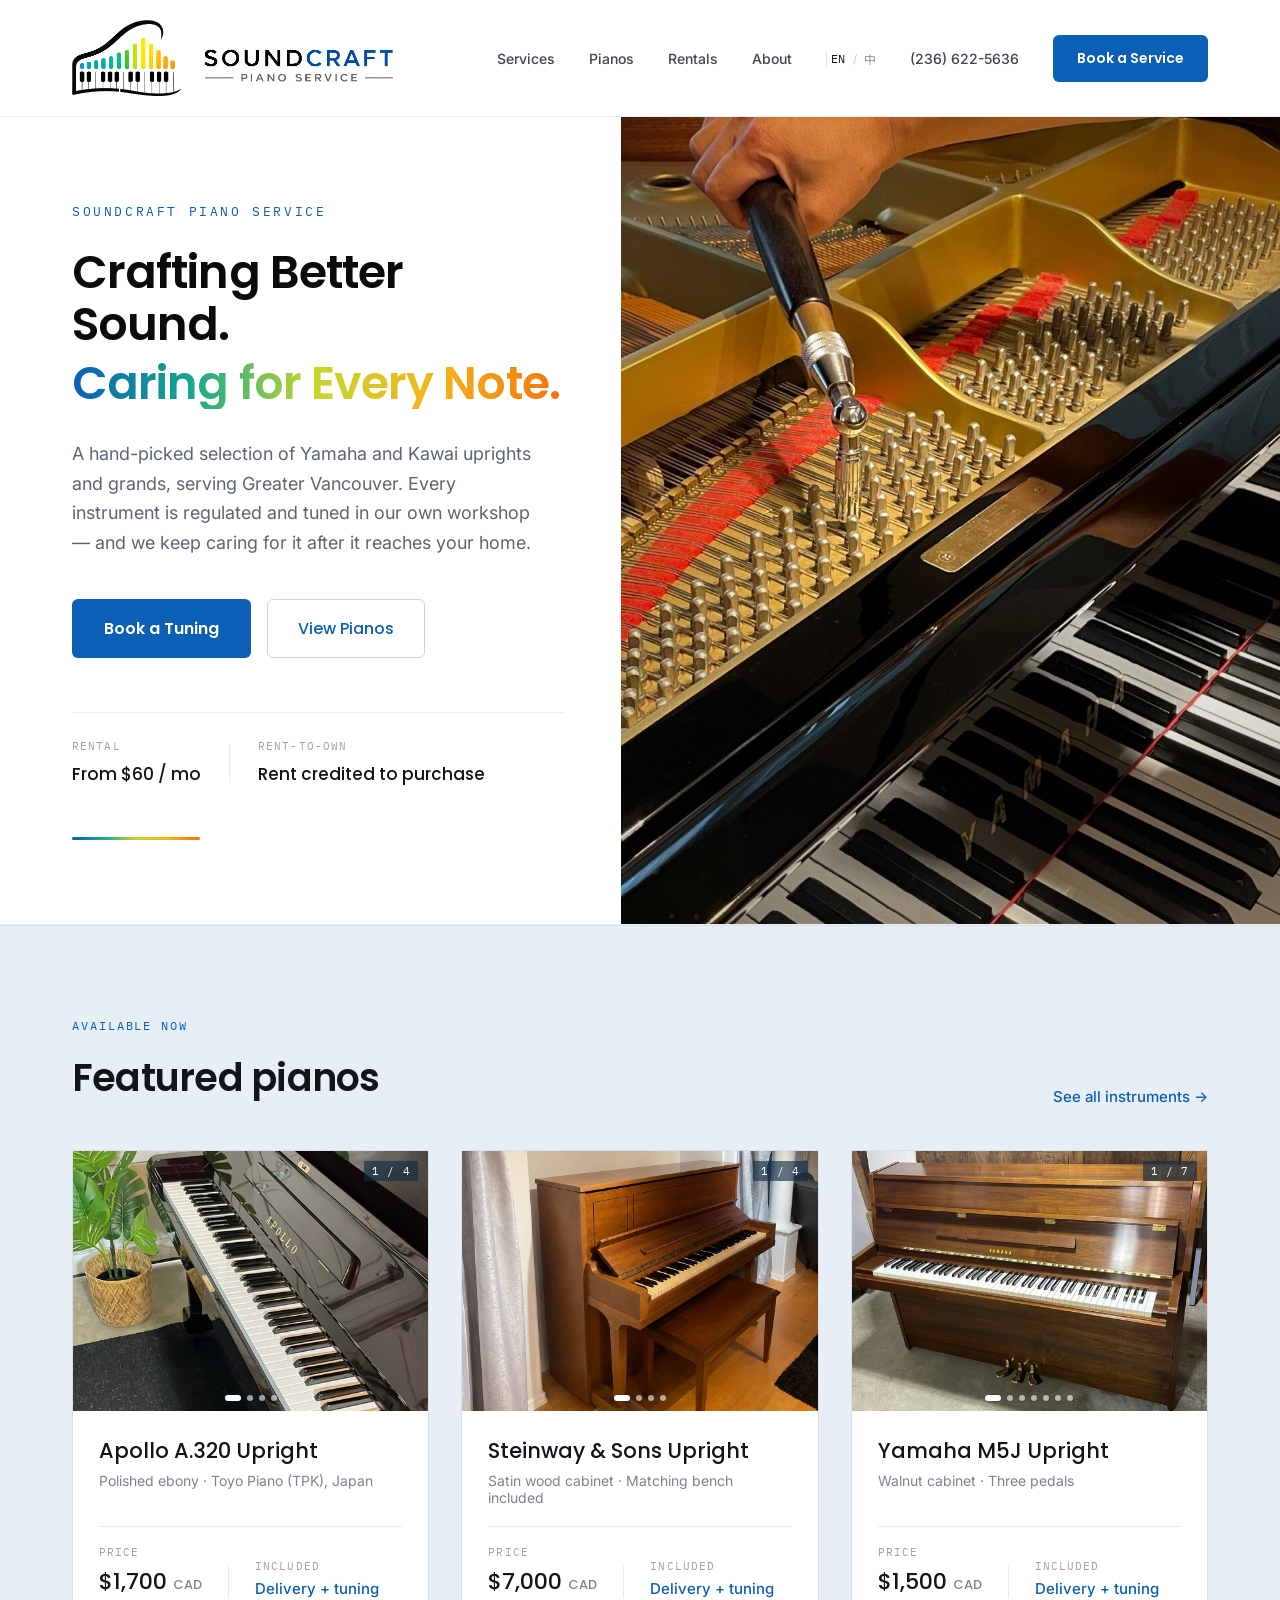
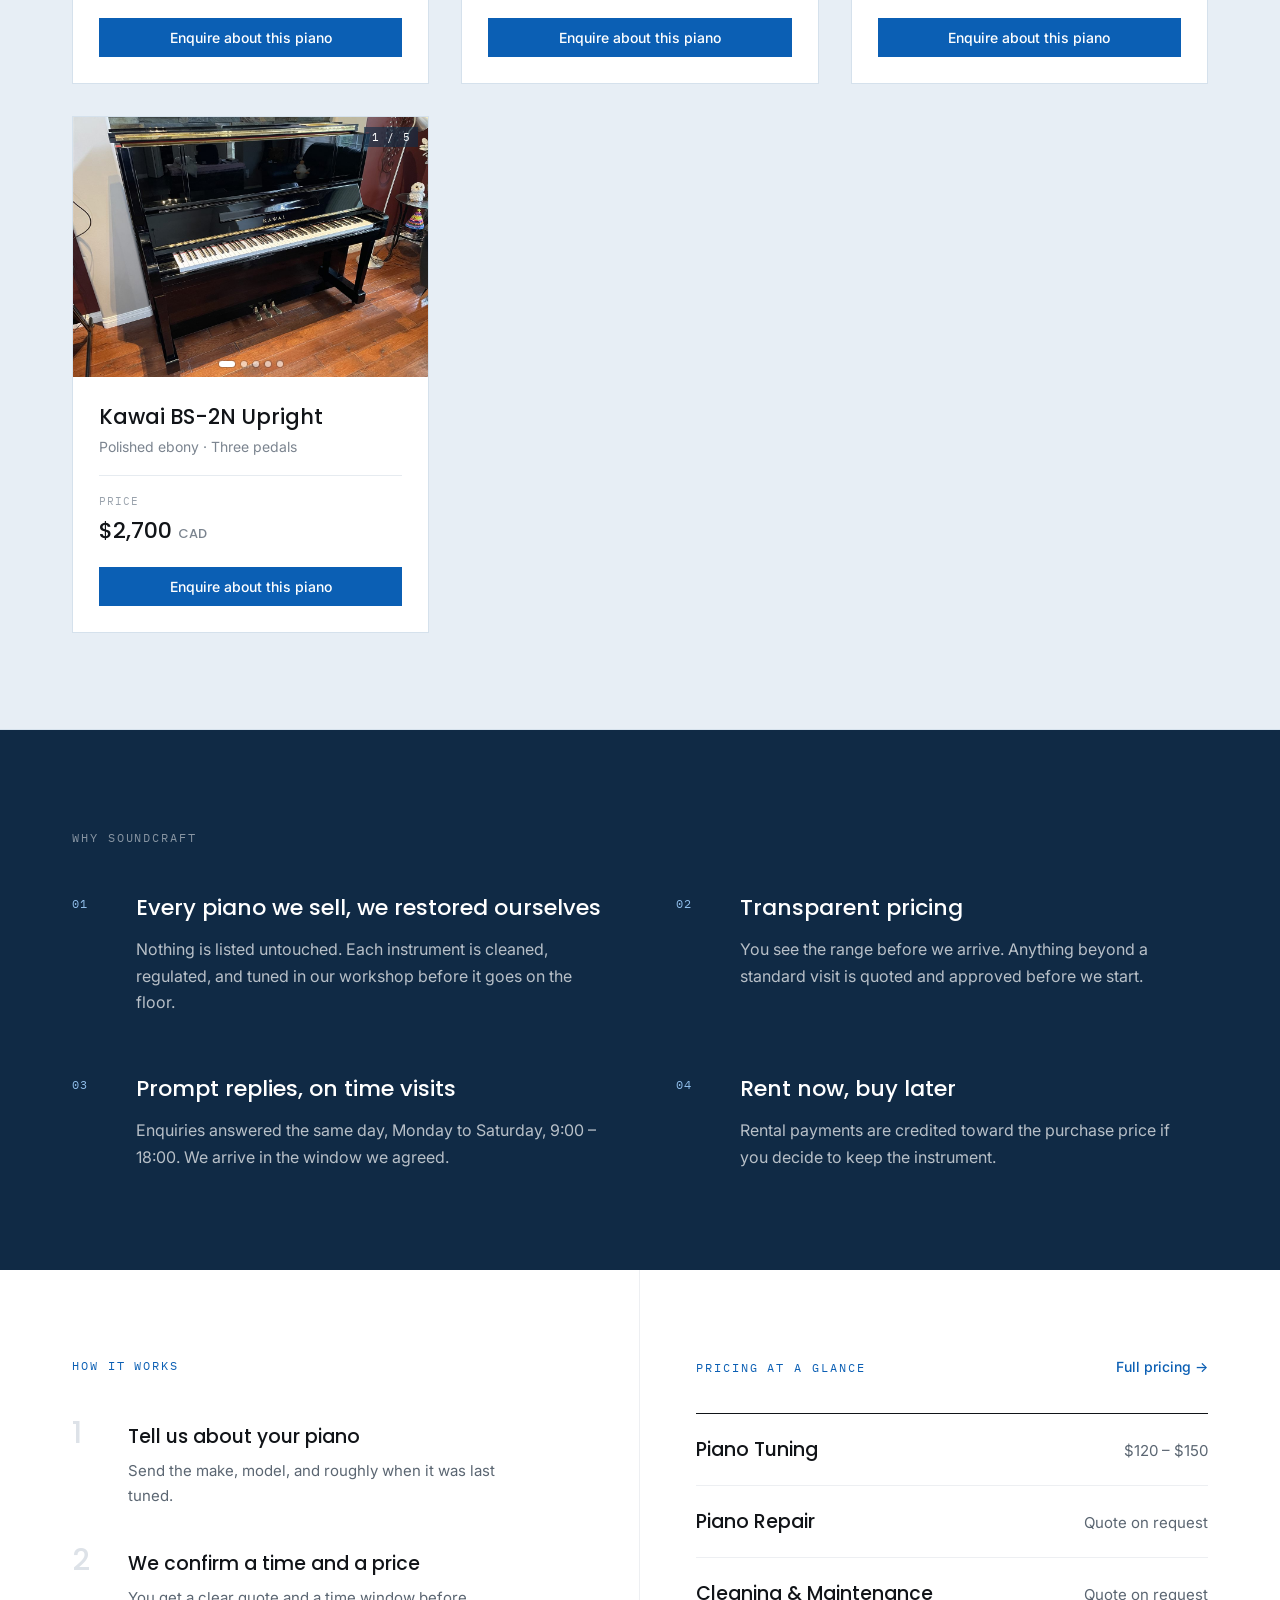
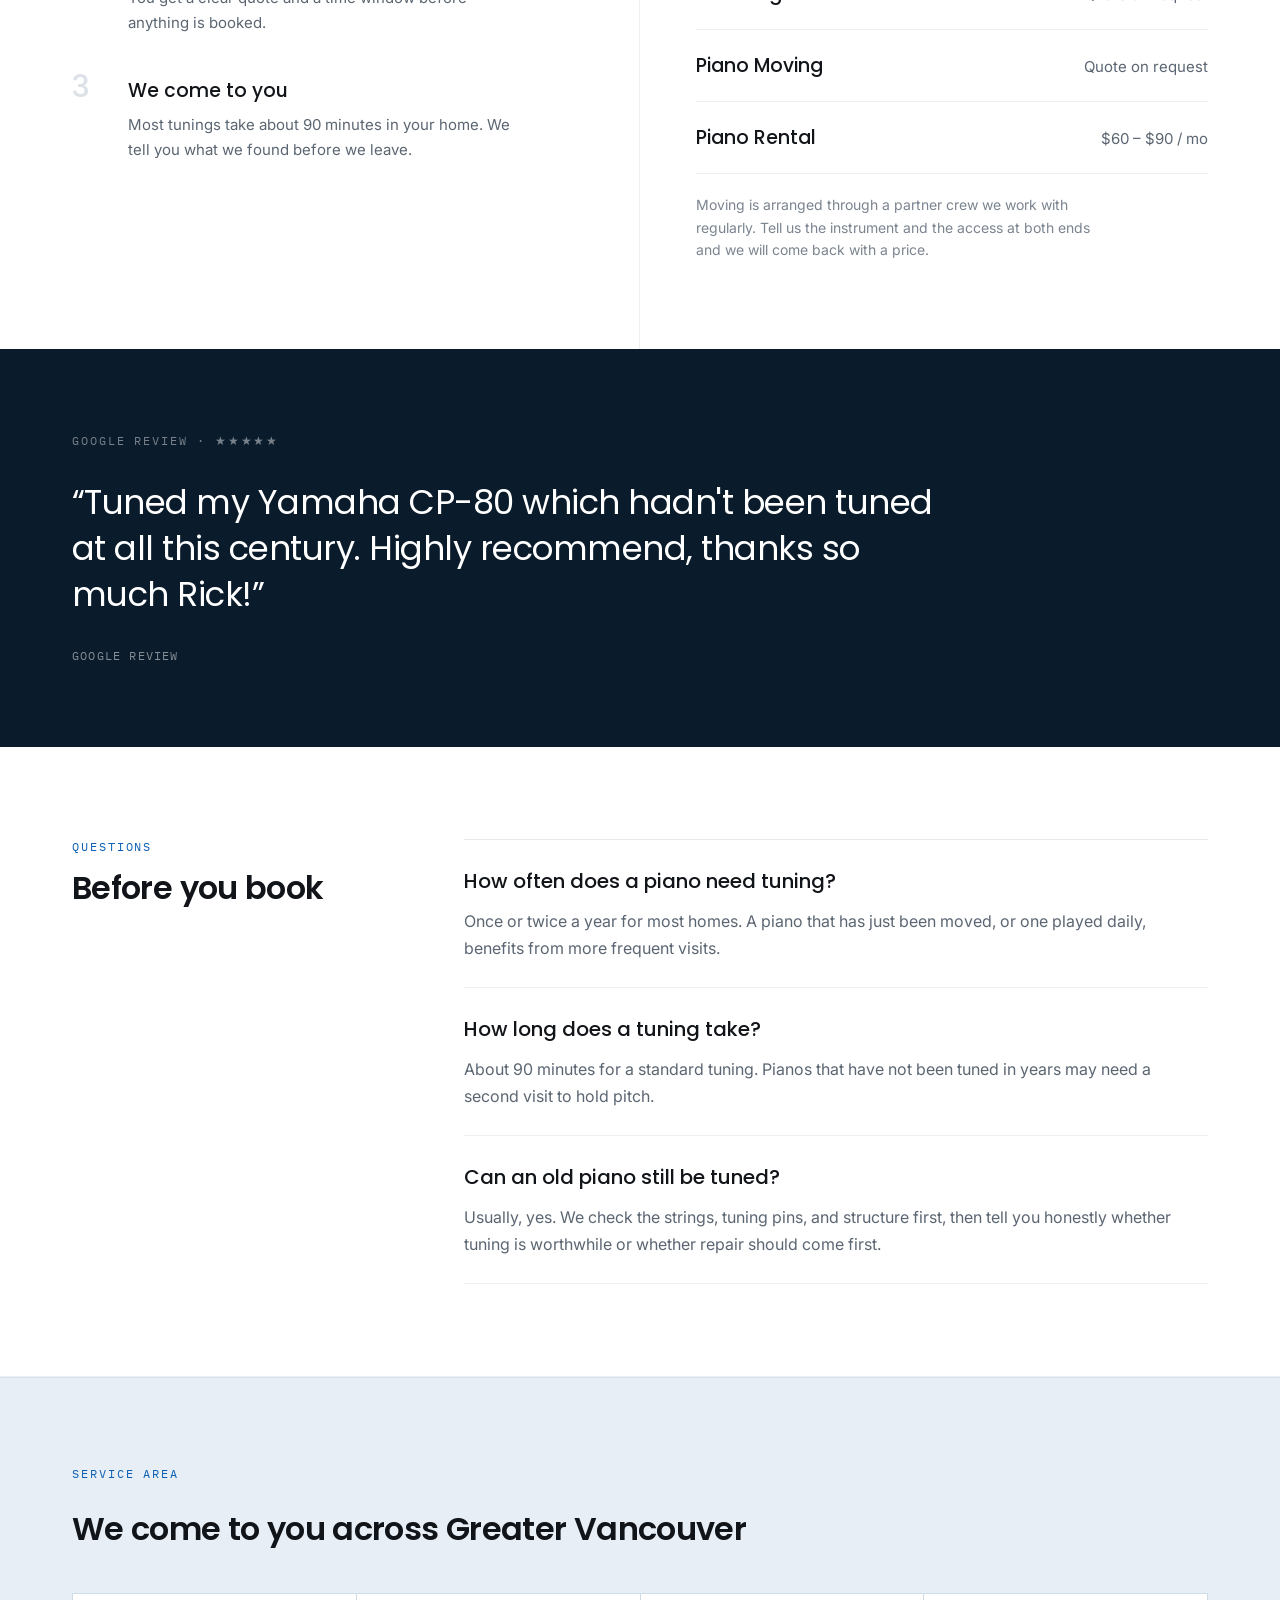
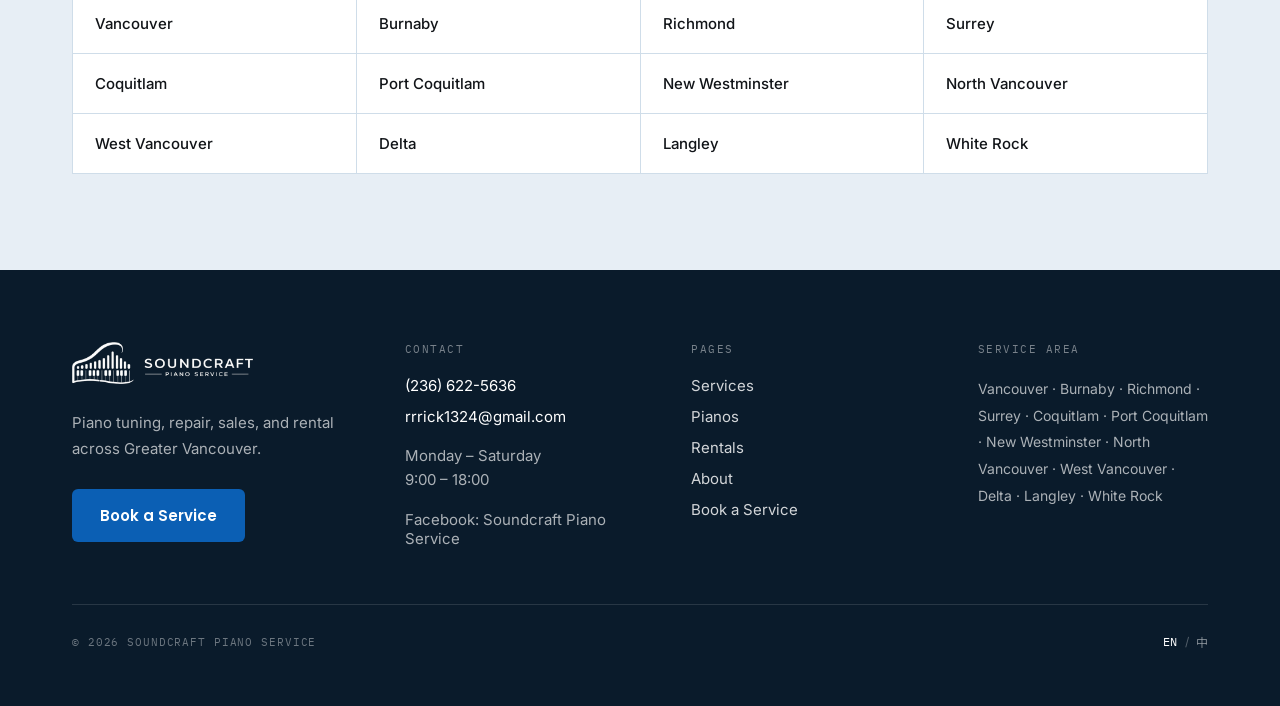
==== index.html @ 2601c595 "確認頁：地址區加入 BC 城市下拉，移除郵遞區號 城市改為可選的下拉欄位，選項與預約頁一致（12 個大溫城市加其他）， 預設帶入客戶詢問時選的城市，但仍可修改 —— 鋼琴所在地未必 與詢問時填的城市相" ====
<!DOCTYPE html>
<html>
<head>

<link rel="preconnect" href="https://fonts.gstatic.com" crossorigin>
<link href="https://fonts.googleapis.com/css2?family=Poppins:wght@400;500;600&family=Inter:wght@400;500;600&family=Noto+Sans+TC:wght@400;700&family=IBM+Plex+Mono:wght@400&display=swap" rel="stylesheet">
<style>
  body { margin: 0; background: #FFFFFF; font-family: Inter, Helvetica, Arial, sans-serif; -webkit-font-smoothing: antialiased; }
  a { color: #0B5FB4; text-decoration: none; }
  a:hover { color: #08477F; }
.hv1:hover { color: #0B5FB4 !important; }
.hv2:hover { color: #0B5FB4 !important; }
.hv3:hover { color: #0B5FB4 !important; }
.hv4:hover { color: #0B5FB4 !important; }
.hv5:hover { color: #0B5FB4 !important; }
.hv6:hover { background: #0A54A0 !important; }
.hv7:hover { background: #0A54A0 !important; }
.hv8:hover { border-color: #0B5FB4 !important; }
.hv9:hover { border-color: #0B5FB4 !important; }
.hv10:hover { border-color: #0B5FB4 !important; }
.hv11:hover { border-color: #0B5FB4 !important; }
.hv12:hover { padding-left: 6px !important; }
.hv13:hover { padding-left: 6px !important; }
.hv14:hover { padding-left: 6px !important; }
.hv15:hover { padding-left: 6px !important; }
.hv16:hover { padding-left: 6px !important; }
.hv17:hover { background: #0A54A0 !important; }
.hv18:hover { color: rgba(255,255,255,.7) !important; }
.hv19:hover { color: rgba(255,255,255,.7) !important; }
.hv20:hover { color: #FFFFFF !important; }
.hv21:hover { color: #FFFFFF !important; }
.hv22:hover { color: #FFFFFF !important; }
.hv23:hover { color: #FFFFFF !important; }
</style>
<link rel="stylesheet" href="site.css?v=9">
<meta charset="utf-8">
<meta name="viewport" content="width=device-width, initial-scale=1">
<title>Soundcraft Piano Service — Piano Tuning, Repair &amp; Sales in Greater Vancouver</title>
</head>
<body>

<div class="page" style="width: 100%; max-width: 1440px; margin: 0 auto; background: #FFFFFF; color: #111418">

  <div style="position: sticky; top: 0; z-index: 20; background: rgba(255,255,255,.94); backdrop-filter: blur(10px); border-bottom: 1px solid #EDEFF2">
    <div class="sec nav-bar" style="display: flex; align-items: center; justify-content: space-between; padding: 20px 72px">
      <a href="#top" style="display: block; line-height: 0">
        <img class="nav-logo" src="assets/logo-h-tight.png" alt="Soundcraft Piano Service" style="height: 96px; width: auto; display: block">
      </a>
      <div class="nav-links" style="display: flex; align-items: center; gap: 34px">
        <a href="#services" class="hv1" style="font-size: 14px; font-weight: 500; color: #3C4550">Services</a>
        <a href="#pianos" class="hv2" style="font-size: 14px; font-weight: 500; color: #3C4550">Pianos</a>
        <a href="#rentals" class="hv3" style="font-size: 14px; font-weight: 500; color: #3C4550">Rentals</a>
        <a href="#about" class="hv4" style="font-size: 14px; font-weight: 500; color: #3C4550">About</a>
        <div style="display: flex; align-items: center; gap: 7px; padding-left: 4px; border-left: 1px solid #E3E6EA">
          <span style="font-family: 'IBM Plex Mono', monospace; font-size: 12px; color: #111418; letter-spacing: .06em">EN</span>
          <span style="font-size: 12px; color: #C3C9D0">/</span>
          <span style="font-family: 'Noto Sans TC', sans-serif; font-size: 12px; color: #8A929C">中</span>
        </div>
        <a href="tel:+12366225636" class="hv5" style="font-size: 14px; font-weight: 500; color: #3C4550">(236) 622-5636</a>
        <a href="booking.html" class="hv6" style="font-family: Poppins, sans-serif; font-size: 14px; font-weight: 600; color: #FFFFFF; background: #0B5FB4; padding: 13px 24px; border-radius: 6px">Book a Service</a>
      </div>
    </div>
  </div>

  <div id="top" class="hero" style="display: grid; grid-template-columns: 1fr 1.06fr; align-items: stretch; border-bottom: 1px solid #EDEFF2">
    <div class="hero-copy" style="padding: 86px 56px 84px 72px">
      <div style="font-family: 'IBM Plex Mono', monospace; font-size: 13px; color: #0B5FB4; letter-spacing: .2em; margin-bottom: 26px">SOUNDCRAFT PIANO SERVICE</div>
      <h1 style="margin: 0; font-family: Poppins, sans-serif; font-weight: 600; font-size: 46px; line-height: 1.14; letter-spacing: -.02em; color: #0B0B0C; text-wrap: pretty">Crafting Better Sound.</h1>
      <div class="hero-line2" style="font-family: Poppins, sans-serif; font-weight: 600; font-size: 46px; line-height: 1.14; letter-spacing: -.02em; margin-top: 6px; width: fit-content; background: linear-gradient(90deg, #0B5FB4, #16A98C, #C7D62F, #F4B31B, #F2740B); -webkit-background-clip: text; background-clip: text; color: transparent">Caring for Every Note.</div>
      <p style="margin: 30px 0 0; font-size: 18px; line-height: 1.64; color: #5B6672; max-width: 470px; text-wrap: pretty">A hand-picked selection of Yamaha and Kawai uprights and grands, serving Greater Vancouver. Every instrument is regulated and tuned in our own workshop — and we keep caring for it after it reaches your home.</p>
      <div class="hero-cta" style="display: flex; align-items: center; gap: 16px; margin-top: 42px">
        <a href="booking.html" class="hv7" style="font-family: Poppins, sans-serif; font-size: 16px; font-weight: 600; color: #FFFFFF; background: #0B5FB4; padding: 17px 32px; border-radius: 6px">Book a Tuning</a>
        <a href="#pianos" class="hv8" style="font-family: Poppins, sans-serif; font-size: 16px; font-weight: 500; color: #0B5FB4; border: 1px solid #C9D6E4; padding: 16px 30px; border-radius: 6px">View Pianos</a>
      </div>
              <div class="hero-stats" style="display: flex; align-items: center; gap: 28px; margin-top: 54px; padding-top: 26px; border-top: 1px solid #EDEFF2">
          <div>
            <div style="font-family: 'IBM Plex Mono', monospace; font-size: 11px; color: #9AA3AD; letter-spacing: .1em; margin-bottom: 8px">RENTAL</div>
            <div style="font-family: Poppins, sans-serif; font-size: 17px; font-weight: 500">From $60 / mo</div>
          </div>
          <div style="width: 1px; height: 38px; background: #E8EAEE"></div>
          <div>
            <div style="font-family: 'IBM Plex Mono', monospace; font-size: 11px; color: #9AA3AD; letter-spacing: .1em; margin-bottom: 8px">RENT-TO-OWN</div>
            <div style="font-family: Poppins, sans-serif; font-size: 17px; font-weight: 500">Rent credited to purchase</div>
          </div>
        </div>
      <div style="height: 3px; width: 128px; border-radius: 2px; margin-top: 50px; background: linear-gradient(90deg, #0B5FB4, #16A98C, #C7D62F, #F4B31B, #F2740B)"></div>
    </div>

    <div class="hero-art" style="position: relative; background: #E7EEF5; background-image: repeating-linear-gradient(135deg, rgba(16,42,69,.07) 0 2px, transparent 2px 12px); display: flex; align-items: center; justify-content: center; min-height: 620px">
      <img class="hero-photo" src="assets/hero-tuning.jpg" alt="Soundcraft technician tuning a Yamaha grand piano with a tuning hammer">
    </div>
  </div>

  <div id="pianos" class="sec" style="padding: 92px 72px 96px; background: #E7EEF5; border-top: 1px solid #D5E1EC; border-bottom: 1px solid #D5E1EC">
    <div class="sec-head" style="display: flex; align-items: flex-end; justify-content: space-between; margin-bottom: 44px">
      <div>
        <div style="font-family: 'IBM Plex Mono', monospace; font-size: 12px; color: #0B5FB4; letter-spacing: .16em; margin-bottom: 16px">AVAILABLE NOW</div>
        <h2 style="margin: 0; font-family: Poppins, sans-serif; font-size: 38px; font-weight: 600; letter-spacing: -.02em">Featured pianos</h2>
      </div>
      <a href="#pianos" style="font-size: 15px; font-weight: 500">See all instruments →</a>
    </div>

    <div class="inv-grid">

      <!-- ── Apollo A.320 ── -->
      <div class="inv-card">
        <div class="gal" data-gal>
          <div class="gal-track">
            <div class="gal-slide"><img src="assets/pianos/apollo-a320/01-front.jpg" alt="Apollo A.320 upright piano, keyboard and cabinet" style="object-position: center 40%"></div>
            <div class="gal-slide"><img src="assets/pianos/apollo-a320/02-logo.jpg" alt="Apollo logo on the fallboard, above the keys"></div>
            <div class="gal-slide"><img src="assets/pianos/apollo-a320/03-model-plate.jpg" alt="Model plate reading A.320 above the tuning pins"></div>
            <div class="gal-slide"><img src="assets/pianos/apollo-a320/04-medallion.jpg" alt="Apollo medallion cast into the plate"></div>
          </div>
          <button type="button" class="gal-btn gal-prev" aria-label="Previous photo">&#10094;</button>
          <button type="button" class="gal-btn gal-next" aria-label="Next photo">&#10095;</button>
          <div class="gal-count"><span data-gal-current>1</span> / <span data-gal-total>4</span></div>
          <div class="gal-dots" role="tablist" aria-label="Photo navigation"></div>
        </div>
        <div class="inv-body">
          <div style="font-family: Poppins, sans-serif; font-size: 21px; font-weight: 500; margin-bottom: 6px">Apollo A.320 Upright</div>
          <div class="inv-sub" style="font-size: 14px; color: #7B848F; margin-bottom: 20px">Polished ebony &middot; Toyo Piano (TPK), Japan</div>
          <div class="inv-price" style="display: flex; align-items: flex-end; gap: 26px; padding-top: 18px; border-top: 1px solid #E6EBF0">
            <div>
              <div style="font-family: 'IBM Plex Mono', monospace; font-size: 11px; color: #9AA3AD; letter-spacing: .1em; margin-bottom: 6px">PRICE</div>
              <div style="font-family: Poppins, sans-serif; font-size: 22px; font-weight: 500">$1,700 <span style="font-size: 13px; color: #7B848F">CAD</span></div>
            </div>
            <div style="width: 1px; height: 32px; background: #E8EAEE"></div>
            <div>
              <div style="font-family: 'IBM Plex Mono', monospace; font-size: 11px; color: #9AA3AD; letter-spacing: .1em; margin-bottom: 6px">INCLUDED</div>
              <div style="font-size: 15px; font-weight: 500; color: #0B5FB4">Delivery + tuning</div>
            </div>
          </div>
          <a href="booking.html" class="inv-cta">Enquire about this piano</a>
        </div>
      </div>
      <!-- ── Steinway & Sons Upright ── -->
      <div class="inv-card">
        <div class="gal" data-gal>
          <div class="gal-track">
            <div class="gal-slide"><img src="assets/pianos/steinway-upright/01-front.jpg" alt="Steinway &amp; Sons upright piano with matching bench in a living room"></div>
            <div class="gal-slide"><img src="assets/pianos/steinway-upright/02-logo.jpg" alt="Steinway &amp; Sons lyre and lettering on the fallboard"></div>
            <div class="gal-slide"><img src="assets/pianos/steinway-upright/03-action.jpg" alt="Hammers and action with Steinway stamped on the rail"></div>
            <div class="gal-slide"><img src="assets/pianos/steinway-upright/04-pedals.jpg" alt="Three brass pedals"></div>
          </div>
          <button type="button" class="gal-btn gal-prev" aria-label="Previous photo">&#10094;</button>
          <button type="button" class="gal-btn gal-next" aria-label="Next photo">&#10095;</button>
          <div class="gal-count"><span data-gal-current>1</span> / <span data-gal-total>4</span></div>
          <div class="gal-dots" role="tablist" aria-label="Photo navigation"></div>
        </div>
        <div class="inv-body">
          <div style="font-family: Poppins, sans-serif; font-size: 21px; font-weight: 500; margin-bottom: 6px">Steinway &amp; Sons Upright</div>
          <div class="inv-sub" style="font-size: 14px; color: #7B848F; margin-bottom: 20px">Satin wood cabinet &middot; Matching bench included</div>
          <div class="inv-price" style="display: flex; align-items: flex-end; gap: 26px; padding-top: 18px; border-top: 1px solid #E6EBF0">
            <div>
              <div style="font-family: 'IBM Plex Mono', monospace; font-size: 11px; color: #9AA3AD; letter-spacing: .1em; margin-bottom: 6px">PRICE</div>
              <div style="font-family: Poppins, sans-serif; font-size: 22px; font-weight: 500">$7,000 <span style="font-size: 13px; color: #7B848F">CAD</span></div>
            </div>
            <div style="width: 1px; height: 32px; background: #E8EAEE"></div>
            <div>
              <div style="font-family: 'IBM Plex Mono', monospace; font-size: 11px; color: #9AA3AD; letter-spacing: .1em; margin-bottom: 6px">INCLUDED</div>
              <div style="font-size: 15px; font-weight: 500; color: #0B5FB4">Delivery + tuning</div>
            </div>
          </div>
          <a href="booking.html" class="inv-cta">Enquire about this piano</a>
        </div>
      </div>

      <!-- ── 下一台上架時，複製上面整個 .inv-card 區塊來改 ── -->

      <!-- ── Yamaha M5J ── -->
      <div class="inv-card">
        <div class="gal" data-gal>
          <div class="gal-track">
            <div class="gal-slide"><img src="assets/pianos/yamaha-m5j/01-front.jpg" alt="Yamaha M5J upright piano in a walnut cabinet"></div>
            <div class="gal-slide"><img src="assets/pianos/yamaha-m5j/02-logo.jpg" alt="Yamaha lettering on the fallboard"></div>
            <div class="gal-slide"><img src="assets/pianos/yamaha-m5j/03-keys.jpg" alt="Keyboard seen along the keys" style="object-position: center 45%"></div>
            <div class="gal-slide"><img src="assets/pianos/yamaha-m5j/04-cabinet.jpg" alt="Top lid and cabinet woodgrain"></div>
            <div class="gal-slide"><img src="assets/pianos/yamaha-m5j/05-action.jpg" alt="Action seen under the damper rail"></div>
            <div class="gal-slide"><img src="assets/pianos/yamaha-m5j/06-hammers.jpg" alt="Hammer felts and copper-wound strings"></div>
            <div class="gal-slide"><img src="assets/pianos/yamaha-m5j/07-model.jpg" alt="Plate stamped with the M5J model designation"></div>
          </div>
          <button type="button" class="gal-btn gal-prev" aria-label="Previous photo">&#10094;</button>
          <button type="button" class="gal-btn gal-next" aria-label="Next photo">&#10095;</button>
          <div class="gal-count"><span data-gal-current>1</span> / <span data-gal-total>7</span></div>
          <div class="gal-dots" role="tablist" aria-label="Photo navigation"></div>
        </div>
        <div class="inv-body">
          <div style="font-family: Poppins, sans-serif; font-size: 21px; font-weight: 500; margin-bottom: 6px">Yamaha M5J Upright</div>
          <div class="inv-sub" style="font-size: 14px; color: #7B848F; margin-bottom: 20px">Walnut cabinet &middot; Three pedals</div>
          <div class="inv-price" style="display: flex; align-items: flex-end; gap: 26px; padding-top: 18px; border-top: 1px solid #E6EBF0">
            <div>
              <div style="font-family: 'IBM Plex Mono', monospace; font-size: 11px; color: #9AA3AD; letter-spacing: .1em; margin-bottom: 6px">PRICE</div>
              <div style="font-family: Poppins, sans-serif; font-size: 22px; font-weight: 500">$1,500 <span style="font-size: 13px; color: #7B848F">CAD</span></div>
            </div>
            <div style="width: 1px; height: 32px; background: #E8EAEE"></div>
            <div>
              <div style="font-family: 'IBM Plex Mono', monospace; font-size: 11px; color: #9AA3AD; letter-spacing: .1em; margin-bottom: 6px">INCLUDED</div>
              <div style="font-size: 15px; font-weight: 500; color: #0B5FB4">Delivery + tuning</div>
            </div>
          </div>
          <a href="booking.html" class="inv-cta">Enquire about this piano</a>
        </div>
      </div>

      <!-- ── Kawai BS-2N ── -->
      <div class="inv-card">
        <div class="gal" data-gal>
          <div class="gal-track">
            <div class="gal-slide"><img src="assets/pianos/kawai-bs2n/01-front.jpg" alt="Kawai BS-2N upright piano in polished ebony, in a living room"></div>
            <div class="gal-slide"><img src="assets/pianos/kawai-bs2n/02-logo.jpg" alt="Kawai lettering on the fallboard"></div>
            <div class="gal-slide"><img src="assets/pianos/kawai-bs2n/03-logo-angle.jpg" alt="Fallboard and brass hinge seen from an angle"></div>
            <div class="gal-slide"><img src="assets/pianos/kawai-bs2n/04-keys.jpg" alt="Keyboard seen along the keys"></div>
            <div class="gal-slide"><img src="assets/pianos/kawai-bs2n/05-model-plate.jpg" alt="Plate stamped with the BS-2N model designation"></div>
          </div>
          <button type="button" class="gal-btn gal-prev" aria-label="Previous photo">&#10094;</button>
          <button type="button" class="gal-btn gal-next" aria-label="Next photo">&#10095;</button>
          <div class="gal-count"><span data-gal-current>1</span> / <span data-gal-total>5</span></div>
          <div class="gal-dots" role="tablist" aria-label="Photo navigation"></div>
        </div>
        <div class="inv-body">
          <div style="font-family: Poppins, sans-serif; font-size: 21px; font-weight: 500; margin-bottom: 6px">Kawai BS-2N Upright</div>
          <div class="inv-sub" style="font-size: 14px; color: #7B848F; margin-bottom: 20px">Polished ebony &middot; Three pedals</div>
          <div class="inv-price" style="display: flex; align-items: flex-end; gap: 26px; padding-top: 18px; border-top: 1px solid #E6EBF0">
            <div>
              <div style="font-family: 'IBM Plex Mono', monospace; font-size: 11px; color: #9AA3AD; letter-spacing: .1em; margin-bottom: 6px">PRICE</div>
              <div style="font-family: Poppins, sans-serif; font-size: 22px; font-weight: 500">$2,700 <span style="font-size: 13px; color: #7B848F">CAD</span></div>
            </div>
          </div>
          <a href="booking.html" class="inv-cta">Enquire about this piano</a>
        </div>
      </div>

    </div>
  </div>

  <div id="about" class="sec" style="background: #102A45; color: #FFFFFF; padding: 100px 72px">
    <div style="font-family: 'IBM Plex Mono', monospace; font-size: 12px; color: rgba(255,255,255,.5); letter-spacing: .16em; margin-bottom: 46px">WHY SOUNDCRAFT</div>
    <div class="rgrid" style="display: grid; grid-template-columns: repeat(2, 1fr); gap: 56px 72px">
      <div style="display: grid; grid-template-columns: 40px 1fr; gap: 24px; align-items: start">
        <div style="font-family: 'IBM Plex Mono', monospace; font-size: 12px; color: #8FBDEA; letter-spacing: .1em; padding-top: 5px">01</div>
        <div>
          <div style="font-family: Poppins, sans-serif; font-size: 22px; font-weight: 500; margin-bottom: 12px; color: #FFFFFF">Every piano we sell, we restored ourselves</div>
          <div style="font-size: 16px; line-height: 1.66; color: rgba(255,255,255,.7); max-width: 460px">Nothing is listed untouched. Each instrument is cleaned, regulated, and tuned in our workshop before it goes on the floor.</div>
        </div>
      </div>
      <div style="display: grid; grid-template-columns: 40px 1fr; gap: 24px; align-items: start">
        <div style="font-family: 'IBM Plex Mono', monospace; font-size: 12px; color: #8FBDEA; letter-spacing: .1em; padding-top: 5px">02</div>
        <div>
          <div style="font-family: Poppins, sans-serif; font-size: 22px; font-weight: 500; margin-bottom: 12px; color: #FFFFFF">Transparent pricing</div>
          <div style="font-size: 16px; line-height: 1.66; color: rgba(255,255,255,.7); max-width: 460px">You see the range before we arrive. Anything beyond a standard visit is quoted and approved before we start.</div>
        </div>
      </div>
      <div style="display: grid; grid-template-columns: 40px 1fr; gap: 24px; align-items: start">
        <div style="font-family: 'IBM Plex Mono', monospace; font-size: 12px; color: #8FBDEA; letter-spacing: .1em; padding-top: 5px">03</div>
        <div>
          <div style="font-family: Poppins, sans-serif; font-size: 22px; font-weight: 500; margin-bottom: 12px; color: #FFFFFF">Prompt replies, on time visits</div>
          <div style="font-size: 16px; line-height: 1.66; color: rgba(255,255,255,.7); max-width: 460px">Enquiries answered the same day, Monday to Saturday, 9:00 – 18:00. We arrive in the window we agreed.</div>
        </div>
      </div>
      <div style="display: grid; grid-template-columns: 40px 1fr; gap: 24px; align-items: start">
        <div style="font-family: 'IBM Plex Mono', monospace; font-size: 12px; color: #8FBDEA; letter-spacing: .1em; padding-top: 5px">04</div>
        <div>
          <div style="font-family: Poppins, sans-serif; font-size: 22px; font-weight: 500; margin-bottom: 12px; color: #FFFFFF">Rent now, buy later</div>
          <div style="font-size: 16px; line-height: 1.66; color: rgba(255,255,255,.7); max-width: 460px">Rental payments are credited toward the purchase price if you decide to keep the instrument.</div>
        </div>
      </div>
    </div>
  </div>

  <div class="split" style="display: grid; grid-template-columns: 1fr 1fr; align-items: stretch">
    <div class="split-a" style="padding: 88px 56px 88px 72px; border-right: 1px solid #EDEFF2">
      <div style="font-family: 'IBM Plex Mono', monospace; font-size: 12px; color: #0B5FB4; letter-spacing: .16em; margin-bottom: 38px">HOW IT WORKS</div>
      <div style="display: flex; flex-direction: column; gap: 30px">
        <div style="display: grid; grid-template-columns: 36px 1fr; gap: 20px; align-items: baseline">
          <div style="font-family: Poppins, sans-serif; font-size: 30px; font-weight: 500; color: #DDE2E8">1</div>
          <div>
            <div style="font-family: Poppins, sans-serif; font-size: 19px; font-weight: 500; margin-bottom: 8px">Tell us about your piano</div>
            <div style="font-size: 15px; line-height: 1.64; color: #5B6672; max-width: 400px">Send the make, model, and roughly when it was last tuned.</div>
          </div>
        </div>
        <div style="display: grid; grid-template-columns: 36px 1fr; gap: 20px; align-items: baseline">
          <div style="font-family: Poppins, sans-serif; font-size: 30px; font-weight: 500; color: #DDE2E8">2</div>
          <div>
            <div style="font-family: Poppins, sans-serif; font-size: 19px; font-weight: 500; margin-bottom: 8px">We confirm a time and a price</div>
            <div style="font-size: 15px; line-height: 1.64; color: #5B6672; max-width: 400px">You get a clear quote and a time window before anything is booked.</div>
          </div>
        </div>
        <div style="display: grid; grid-template-columns: 36px 1fr; gap: 20px; align-items: baseline">
          <div style="font-family: Poppins, sans-serif; font-size: 30px; font-weight: 500; color: #DDE2E8">3</div>
          <div>
            <div style="font-family: Poppins, sans-serif; font-size: 19px; font-weight: 500; margin-bottom: 8px">We come to you</div>
            <div style="font-size: 15px; line-height: 1.64; color: #5B6672; max-width: 400px">Most tunings take about 90 minutes in your home. We tell you what we found before we leave.</div>
          </div>
        </div>
      </div>
    </div>

    <div id="services" class="split-b" style="padding: 88px 72px 88px 56px">
      <div style="display: flex; align-items: baseline; justify-content: space-between; margin-bottom: 38px">
        <div style="font-family: 'IBM Plex Mono', monospace; font-size: 12px; color: #0B5FB4; letter-spacing: .16em">PRICING AT A GLANCE</div>
        <a href="#services" style="font-size: 14px; font-weight: 500">Full pricing →</a>
      </div>
      <div style="display: flex; flex-direction: column; border-top: 1px solid #111418">
        <a href="#services" class="hv12" style="display: flex; align-items: baseline; justify-content: space-between; gap: 20px; padding: 21px 0; border-bottom: 1px solid #EDEFF2; color: inherit">
          <span style="font-family: Poppins, sans-serif; font-size: 19px; font-weight: 500">Piano Tuning</span>
          <span style="font-size: 15px; color: #5B6672; white-space: nowrap">$120 – $150</span>
        </a>
        <a href="#services" class="hv13" style="display: flex; align-items: baseline; justify-content: space-between; gap: 20px; padding: 21px 0; border-bottom: 1px solid #EDEFF2; color: inherit">
          <span style="font-family: Poppins, sans-serif; font-size: 19px; font-weight: 500">Piano Repair</span>
          <span style="font-size: 15px; color: #5B6672; white-space: nowrap">Quote on request</span>
        </a>
        <a href="#services" class="hv14" style="display: flex; align-items: baseline; justify-content: space-between; gap: 20px; padding: 21px 0; border-bottom: 1px solid #EDEFF2; color: inherit">
          <span style="font-family: Poppins, sans-serif; font-size: 19px; font-weight: 500">Cleaning &amp; Maintenance</span>
          <span style="font-size: 15px; color: #5B6672; white-space: nowrap">Quote on request</span>
        </a>
        <a href="#services" class="hv15" style="display: flex; align-items: baseline; justify-content: space-between; gap: 20px; padding: 21px 0; border-bottom: 1px solid #EDEFF2; color: inherit">
          <span style="font-family: Poppins, sans-serif; font-size: 19px; font-weight: 500">Piano Moving</span>
          <span style="font-size: 15px; color: #5B6672; white-space: nowrap">Quote on request</span>
        </a>
        <a href="#rentals" class="hv16" style="display: flex; align-items: baseline; justify-content: space-between; gap: 20px; padding: 21px 0; border-bottom: 1px solid #EDEFF2; color: inherit">
          <span style="font-family: Poppins, sans-serif; font-size: 19px; font-weight: 500">Piano Rental</span>
          <span style="font-size: 15px; color: #5B6672; white-space: nowrap">$60 – $90 / mo</span>
        </a>
      </div>
      <div style="font-size: 14px; line-height: 1.6; color: #7B848F; margin-top: 20px; max-width: 420px">Moving is arranged through a partner crew we work with regularly. Tell us the instrument and the access at both ends and we will come back with a price.</div>
    </div>
  </div>

  <div class="sec" style="background: #0A1B2B; padding: 84px 72px">
    <div style="max-width: 900px">
      <div style="font-family: 'IBM Plex Mono', monospace; font-size: 12px; color: rgba(255,255,255,.45); letter-spacing: .16em; margin-bottom: 32px">GOOGLE REVIEW · ★★★★★</div>
      <blockquote style="margin: 0; font-family: Poppins, sans-serif; font-weight: 400; font-size: 34px; line-height: 1.35; letter-spacing: -.015em; color: #FFFFFF; text-wrap: pretty">“Tuned my Yamaha CP-80 which hadn't been tuned at all this century. Highly recommend, thanks so much Rick!”</blockquote>
      <div style="font-family: 'IBM Plex Mono', monospace; font-size: 12px; color: rgba(255,255,255,.5); letter-spacing: .1em; margin-top: 30px">GOOGLE REVIEW</div>
    </div>
  </div>

    <div class="sec rgrid" style="display: grid; grid-template-columns: 320px 1fr; gap: 72px; padding: 92px 72px; border-bottom: 1px solid #EDEFF2">
      <div>
        <div style="font-family: 'IBM Plex Mono', monospace; font-size: 12px; color: #0B5FB4; letter-spacing: .16em; margin-bottom: 16px">QUESTIONS</div>
        <h2 style="margin: 0; font-family: Poppins, sans-serif; font-size: 32px; font-weight: 600; letter-spacing: -.02em; line-height: 1.15">Before you book</h2>
      </div>
      <div style="display: flex; flex-direction: column; border-top: 1px solid #E8EAEE">
        <div style="padding: 26px 0; border-bottom: 1px solid #EDEFF2">
          <div style="font-family: Poppins, sans-serif; font-size: 20px; font-weight: 500; margin-bottom: 12px">How often does a piano need tuning?</div>
          <div style="font-size: 16px; line-height: 1.66; color: #5B6672; max-width: 720px">Once or twice a year for most homes. A piano that has just been moved, or one played daily, benefits from more frequent visits.</div>
        </div>
        <div style="padding: 26px 0; border-bottom: 1px solid #EDEFF2">
          <div style="font-family: Poppins, sans-serif; font-size: 20px; font-weight: 500; margin-bottom: 12px">How long does a tuning take?</div>
          <div style="font-size: 16px; line-height: 1.66; color: #5B6672; max-width: 720px">About 90 minutes for a standard tuning. Pianos that have not been tuned in years may need a second visit to hold pitch.</div>
        </div>
        <div style="padding: 26px 0; border-bottom: 1px solid #EDEFF2">
          <div style="font-family: Poppins, sans-serif; font-size: 20px; font-weight: 500; margin-bottom: 12px">Can an old piano still be tuned?</div>
          <div style="font-size: 16px; line-height: 1.66; color: #5B6672; max-width: 720px">Usually, yes. We check the strings, tuning pins, and structure first, then tell you honestly whether tuning is worthwhile or whether repair should come first.</div>
        </div>
      </div>
    </div>

  <div class="sec" style="padding: 88px 72px 96px; background: #E7EEF5; border-top: 1px solid #D5E1EC">
    <div style="font-family: 'IBM Plex Mono', monospace; font-size: 12px; color: #0B5FB4; letter-spacing: .16em; margin-bottom: 24px">SERVICE AREA</div>
    <h2 style="margin: 0 0 40px; font-family: Poppins, sans-serif; font-size: 32px; font-weight: 600; letter-spacing: -.02em">We come to you across Greater Vancouver</h2>
    <div class="cities" style="display: grid; grid-template-columns: repeat(4, 1fr); gap: 1px; background: #CFDDE9; border: 1px solid #CFDDE9">
      <div style="background: #FFFFFF; padding: 20px 22px; font-size: 15px; font-weight: 500">Vancouver</div>
      <div style="background: #FFFFFF; padding: 20px 22px; font-size: 15px; font-weight: 500">Burnaby</div>
      <div style="background: #FFFFFF; padding: 20px 22px; font-size: 15px; font-weight: 500">Richmond</div>
      <div style="background: #FFFFFF; padding: 20px 22px; font-size: 15px; font-weight: 500">Surrey</div>
      <div style="background: #FFFFFF; padding: 20px 22px; font-size: 15px; font-weight: 500">Coquitlam</div>
      <div style="background: #FFFFFF; padding: 20px 22px; font-size: 15px; font-weight: 500">Port Coquitlam</div>
      <div style="background: #FFFFFF; padding: 20px 22px; font-size: 15px; font-weight: 500">New Westminster</div>
      <div style="background: #FFFFFF; padding: 20px 22px; font-size: 15px; font-weight: 500">North Vancouver</div>
      <div style="background: #FFFFFF; padding: 20px 22px; font-size: 15px; font-weight: 500">West Vancouver</div>
      <div style="background: #FFFFFF; padding: 20px 22px; font-size: 15px; font-weight: 500">Delta</div>
      <div style="background: #FFFFFF; padding: 20px 22px; font-size: 15px; font-weight: 500">Langley</div>
      <div style="background: #FFFFFF; padding: 20px 22px; font-size: 15px; font-weight: 500">White Rock</div>
    </div>
  </div>

  <div id="book" class="sec" style="background: #0A1B2B; color: #FFFFFF; padding: 72px 72px 56px">
    <div class="footer-grid" style="display: grid; grid-template-columns: 1.2fr 1fr 1fr 1fr; gap: 56px; padding-bottom: 56px; border-bottom: 1px solid rgba(255,255,255,.12)">
      <div>
        <img src="assets/logo-h-light-tight.png" alt="Soundcraft Piano Service" style="height: 42px; width: auto; display: block; margin-bottom: 26px">
        <div style="font-size: 15px; line-height: 1.7; color: rgba(255,255,255,.66)">Piano tuning, repair, sales, and rental across Greater Vancouver.</div>
        <a href="booking.html" class="hv17" style="display: inline-block; font-family: Poppins, sans-serif; font-size: 15px; font-weight: 600; color: #FFFFFF; background: #0B5FB4; padding: 15px 28px; border-radius: 6px; margin-top: 28px">Book a Service</a>
      </div>
      <div>
        <div style="font-family: 'IBM Plex Mono', monospace; font-size: 11px; color: rgba(255,255,255,.45); letter-spacing: .14em; margin-bottom: 20px">CONTACT</div>
        <div style="display: flex; flex-direction: column; gap: 12px; font-size: 15px">
          <a href="tel:+12366225636" class="hv18" style="color: #FFFFFF">(236) 622-5636</a>
          <a href="mailto:rrrick1324@gmail.com" class="hv19" style="color: #FFFFFF">rrrick1324@gmail.com</a>
          <div style="color: rgba(255,255,255,.66); line-height: 1.6; margin-top: 6px">Monday – Saturday<br>9:00 – 18:00</div>
          <div style="color: rgba(255,255,255,.66); margin-top: 6px">Facebook: Soundcraft Piano Service</div>
        </div>
      </div>
      <div>
        <div style="font-family: 'IBM Plex Mono', monospace; font-size: 11px; color: rgba(255,255,255,.45); letter-spacing: .14em; margin-bottom: 20px">PAGES</div>
        <div style="display: flex; flex-direction: column; gap: 12px; font-size: 15px">
          <a href="#services" class="hv20" style="color: rgba(255,255,255,.82)">Services</a>
          <a href="#pianos" class="hv21" style="color: rgba(255,255,255,.82)">Pianos</a>
          <a href="#rentals" class="hv22" style="color: rgba(255,255,255,.82)">Rentals</a>
          <a href="#about" class="hv23" style="color: rgba(255,255,255,.82)">About</a>
          <a href="booking.html" class="hv24" style="color: rgba(255,255,255,.82)">Book a Service</a>
        </div>
      </div>
      <div>
        <div style="font-family: 'IBM Plex Mono', monospace; font-size: 11px; color: rgba(255,255,255,.45); letter-spacing: .14em; margin-bottom: 20px">SERVICE AREA</div>
        <div style="font-size: 14px; line-height: 1.9; color: rgba(255,255,255,.66)">Vancouver · Burnaby · Richmond · Surrey · Coquitlam · Port Coquitlam · New Westminster · North Vancouver · West Vancouver · Delta · Langley · White Rock</div>
      </div>
    </div>
    <div class="foot-bottom" style="display: flex; align-items: center; justify-content: space-between; padding-top: 28px">
      <div style="font-family: 'IBM Plex Mono', monospace; font-size: 11px; color: rgba(255,255,255,.4); letter-spacing: .08em">© 2026 SOUNDCRAFT PIANO SERVICE</div>
      <div style="display: flex; align-items: center; gap: 7px">
        <span style="font-family: 'IBM Plex Mono', monospace; font-size: 12px; color: #FFFFFF; letter-spacing: .06em">EN</span>
        <span style="font-size: 12px; color: rgba(255,255,255,.3)">/</span>
        <span style="font-family: 'Noto Sans TC', sans-serif; font-size: 12px; color: rgba(255,255,255,.5)">中</span>
      </div>
    </div>
  </div>

</div>

<script src="inventory.js?v=2"></script>
<script src="i18n.js?v=8"></script>
</body>
</html>
---- site.css ----
/* ── Inventory cards + photo gallery (swipeable) ── */
.inv-grid { display: grid; grid-template-columns: repeat(3, 1fr); gap: 32px; align-items: stretch; }
.inv-card { display: flex; flex-direction: column; background: #FFFFFF; border: 1px solid #D5E1EC; transition: border-color .18s; }
.inv-card:hover { border-color: #0B5FB4; }
.inv-body { padding: 24px 26px 26px; display: flex; flex-direction: column; flex: 1; }
.inv-cta { display: inline-block; margin-top: 20px; padding: 11px 20px; background: #0B5FB4; color: #FFFFFF !important; font-size: 14px; font-weight: 500; text-align: center; transition: background .18s; }
.inv-cta:hover { background: #0A54A0; }
.inv-soon { border-style: dashed; background: transparent; }

.gal { position: relative; height: 260px; background: #E7EEF5; overflow: hidden; }
.gal-track { display: flex; height: 100%; overflow-x: auto; scroll-snap-type: x mandatory; scroll-behavior: smooth; -webkit-overflow-scrolling: touch; scrollbar-width: none; -ms-overflow-style: none; }
.gal-track::-webkit-scrollbar { display: none; }
.gal-slide { flex: 0 0 100%; height: 100%; scroll-snap-align: center; position: relative; }
.gal-slide img { width: 100%; height: 100%; object-fit: cover; display: block; }
.gal-slide--missing { display: flex; align-items: center; justify-content: center; background-image: repeating-linear-gradient(135deg, rgba(16,42,69,.07) 0 2px, transparent 2px 12px); }
.gal-slide--missing::after { content: 'PHOTO PENDING'; font-family: 'IBM Plex Mono', monospace; font-size: 11px; color: #98A1AB; letter-spacing: .1em; }

.gal-btn { position: absolute; top: 50%; transform: translateY(-50%); width: 34px; height: 34px; padding: 0; border: none; border-radius: 50%; background: rgba(255,255,255,.92); color: #102A45; font-size: 15px; line-height: 1; cursor: pointer; display: flex; align-items: center; justify-content: center; opacity: 0; transition: opacity .18s; box-shadow: 0 1px 6px rgba(16,42,69,.24); }
.gal:hover .gal-btn, .gal-btn:focus-visible { opacity: 1; }
.gal-btn[disabled] { opacity: 0 !important; pointer-events: none; }
.gal-prev { left: 10px; }
.gal-next { right: 10px; }

.gal-count { position: absolute; top: 10px; right: 10px; font-family: 'IBM Plex Mono', monospace; font-size: 11px; color: #FFFFFF; background: rgba(16,42,69,.62); padding: 3px 8px; letter-spacing: .06em; }
.gal-dots { position: absolute; bottom: 10px; left: 0; right: 0; display: flex; justify-content: center; gap: 6px; }
.gal-dot { width: 6px; height: 6px; padding: 0; border: none; border-radius: 50%; background: rgba(255,255,255,.6); cursor: pointer; box-shadow: 0 0 0 1px rgba(16,42,69,.2); transition: width .18s, border-radius .18s, background .18s; }
.gal-dot[aria-current="true"] { background: #FFFFFF; width: 16px; border-radius: 3px; }


/* ════════════════════════════════════════════════════════════
   Responsive
   斷點：1080px 平板橫向 / 820px 直向（多欄改單欄）/ 560px 手機
   頁面版面是 inline style 寫死的，所以這裡的覆寫需要 !important。
   ════════════════════════════════════════════════════════════ */

img { max-width: 100%; }

/* ── 平板橫向：縮邊距、縮 logo ── */
@media (max-width: 1080px) {
  .sec, .nav-bar { padding-left: 44px !important; padding-right: 44px !important; }
  .hero-copy { padding: 66px 36px 64px 44px !important; }
  .split-a   { padding: 66px 36px 66px 44px !important; }
  .split-b   { padding: 66px 44px 66px 36px !important; }
  .nav-logo  { height: 70px !important; }
  .nav-links { gap: 20px !important; }
  .inv-grid  { grid-template-columns: repeat(2, 1fr) !important; }
  .footer-grid { grid-template-columns: 1.4fr 1fr 1fr !important; gap: 40px !important; }
  h1, .hero-line2 { font-size: 46px !important; }
}

/* ── 平板直向：所有多欄版面改單欄 ── */
@media (max-width: 820px) {
  .hero      { grid-template-columns: 1fr !important; }
  .hero-art  { min-height: 380px !important; }
  .split     { grid-template-columns: 1fr !important; }
  .split-a   { border-right: none !important; border-bottom: 1px solid #EDEFF2 !important; }
  .rgrid     { grid-template-columns: 1fr !important; gap: 36px !important; }
  .bk-layout { grid-template-columns: 1fr !important; gap: 44px !important; }
  .cities    { grid-template-columns: repeat(2, 1fr) !important; }
  .footer-grid { grid-template-columns: 1fr 1fr !important; gap: 36px !important; }
  .sec-head  { flex-direction: column; align-items: flex-start !important; gap: 12px; }
  h1, .hero-line2 { font-size: 40px !important; }
  h2 { font-size: 29px !important; }
  blockquote { font-size: 25px !important; line-height: 1.4 !important; }
}

/* ── 手機 ── */
@media (max-width: 560px) {
  .sec { padding-left: 20px !important; padding-right: 20px !important;
         padding-top: 54px !important; padding-bottom: 54px !important; }
  .hero-copy { padding: 44px 20px 48px !important; }
  .split-a   { padding: 48px 20px !important; }
  .split-b   { padding: 48px 20px !important; }
  .hero-art  { min-height: 300px !important; }

  /* 導覽列改兩行：logo 一行，電話與預約按鈕一行，避免擠爆 */
  .nav-bar   { flex-wrap: wrap; gap: 10px; padding: 12px 20px !important; }
  .nav-logo  { height: 46px !important; }
  .nav-links { width: 100%; justify-content: space-between !important; gap: 10px !important; }
  .nav-links > a[href^="#"] { display: none !important; }  /* 區塊連結收起，底部選單仍有 */
  .nav-links > div { display: none !important; }           /* EN / 中 切換 */

  .hero-cta  { flex-direction: column; align-items: stretch !important; gap: 12px !important; }
  .hero-cta a { text-align: center; }
  .hero-stats { flex-wrap: wrap; gap: 18px !important; }
  .hero-stats > div[style*="width: 1px"] { display: none; }

  .inv-grid  { grid-template-columns: 1fr !important; gap: 24px !important; }
  .gal       { height: 230px !important; }
  .cities    { grid-template-columns: 1fr 1fr !important; }
  .footer-grid { grid-template-columns: 1fr !important; gap: 30px !important; }
  .foot-bottom { flex-direction: column; align-items: flex-start !important; gap: 12px; }

  .bk-pair   { grid-template-columns: 1fr !important; }

  h1, .hero-line2 { font-size: 33px !important; line-height: 1.15 !important; }
  h2 { font-size: 25px !important; }
  blockquote { font-size: 21px !important; line-height: 1.42 !important; }
}

/* 觸控裝置沒有 hover，輪播箭頭直接顯示 */
@media (hover: none) {
  .gal-btn { opacity: 1; }
}

/* 設計稿匯出時最外層寫死 width: 1440px，改成上限 1440、以下自適應 */
.page { width: 100% !important; max-width: 1440px !important; }

/* grid 子項預設 min-width:auto，內容撐不下時會把版面推寬 */
.split > *, .rgrid > *, .bk-layout > *, .footer-grid > *, .inv-grid > * { min-width: 0; }

/* 中等寬度：導覽列容易擠成多行，先禁止換行並縮 logo，
   980px 以下直接收起區塊連結，只留電話與預約按鈕 */
@media (max-width: 1080px) {
  .nav-links a { white-space: nowrap; }
  .nav-logo { height: 60px !important; }
}
@media (max-width: 980px) {
  /* 只留電話與預約按鈕；booking.html 的區塊連結用的是 index.html，不能只比對 # */
  .nav-links > a:not([href^="tel"]):not([href="booking.html"]) { display: none !important; }
  .nav-links > div { display: none !important; }
}

/* 導覽列的項目一律不換行；logo 是寬版的，1280 以下就要開始縮 */
.nav-links a { white-space: nowrap; }
@media (max-width: 1280px) { .nav-logo { height: 76px !important; } }

/* 漸層文字若瀏覽器不支援 background-clip: text，color: transparent 會讓字整個消失 */
@supports not ((-webkit-background-clip: text) or (background-clip: text)) {
  .hero-line2 { background: none !important; color: #0B5FB4 !important; }
}


/* 標題或副標題折行的張數不一，會讓價格列與按鈕上下錯開。
   卡片等高後把價格列往下推，任何欄寬都能對齊。 */
.inv-price { margin-top: auto; }

/* ── 中文模式的字體 ──
   版面的 font-family 寫在 inline style 裡（Poppins / Inter / IBM Plex Mono），
   這些字體都沒有中文字符，中文會掉到系統預設字體，各裝置長得不一樣。
   網站本來就有載入 Noto Sans TC，這裡把它接在各字體之後：
   英數仍用原本的字體，中文才落到 Noto Sans TC。 */
html[lang="zh-Hant"] body {
  font-family: Inter, 'Noto Sans TC', Helvetica, Arial, sans-serif;
}
html[lang="zh-Hant"] [style*="Poppins"] {
  font-family: Poppins, 'Noto Sans TC', sans-serif !important;
}
html[lang="zh-Hant"] [style*="IBM Plex Mono"] {
  font-family: 'IBM Plex Mono', 'Noto Sans TC', monospace !important;
}

/* 首屏形象照：填滿右側區塊，裁切時偏上保留調音的手與扳手 */
.hero-photo {
  position: absolute;
  inset: 0;
  width: 100%;
  height: 100%;
  object-fit: cover;
  object-position: center 32%;
  display: block;
}

/* ── 預約頁：到府時段選擇 ── */
.slot-group { display: flex; flex-wrap: wrap; gap: 10px; margin-top: 12px; }
.slot { flex: 1 1 150px; margin: 0; }
.slot input { position: absolute; opacity: 0; width: 0; height: 0; }
.slot-box {
  display: block; padding: 12px 14px; text-align: center; cursor: pointer;
  background: #FFFFFF; border: 1px solid #D5E1EC; border-radius: 5px;
  transition: border-color .15s, background .15s;
}
.slot-name { display: block; font-size: 14px; font-weight: 500; color: #111418; }
.slot-time { display: block; margin-top: 3px; font-family: 'IBM Plex Mono', monospace; font-size: 12px; color: #7B848F; }
.slot:hover .slot-box { border-color: #0B5FB4; }
.slot input:checked + .slot-box { border-color: #0B5FB4; background: #F2F7FC; box-shadow: inset 0 0 0 1px #0B5FB4; }
.slot input:checked + .slot-box .slot-time { color: #0B5FB4; }
.slot input:focus-visible + .slot-box { outline: 2px solid #0B5FB4; outline-offset: 2px; }
@media (max-width: 560px) { .slot { flex: 1 1 100%; } }
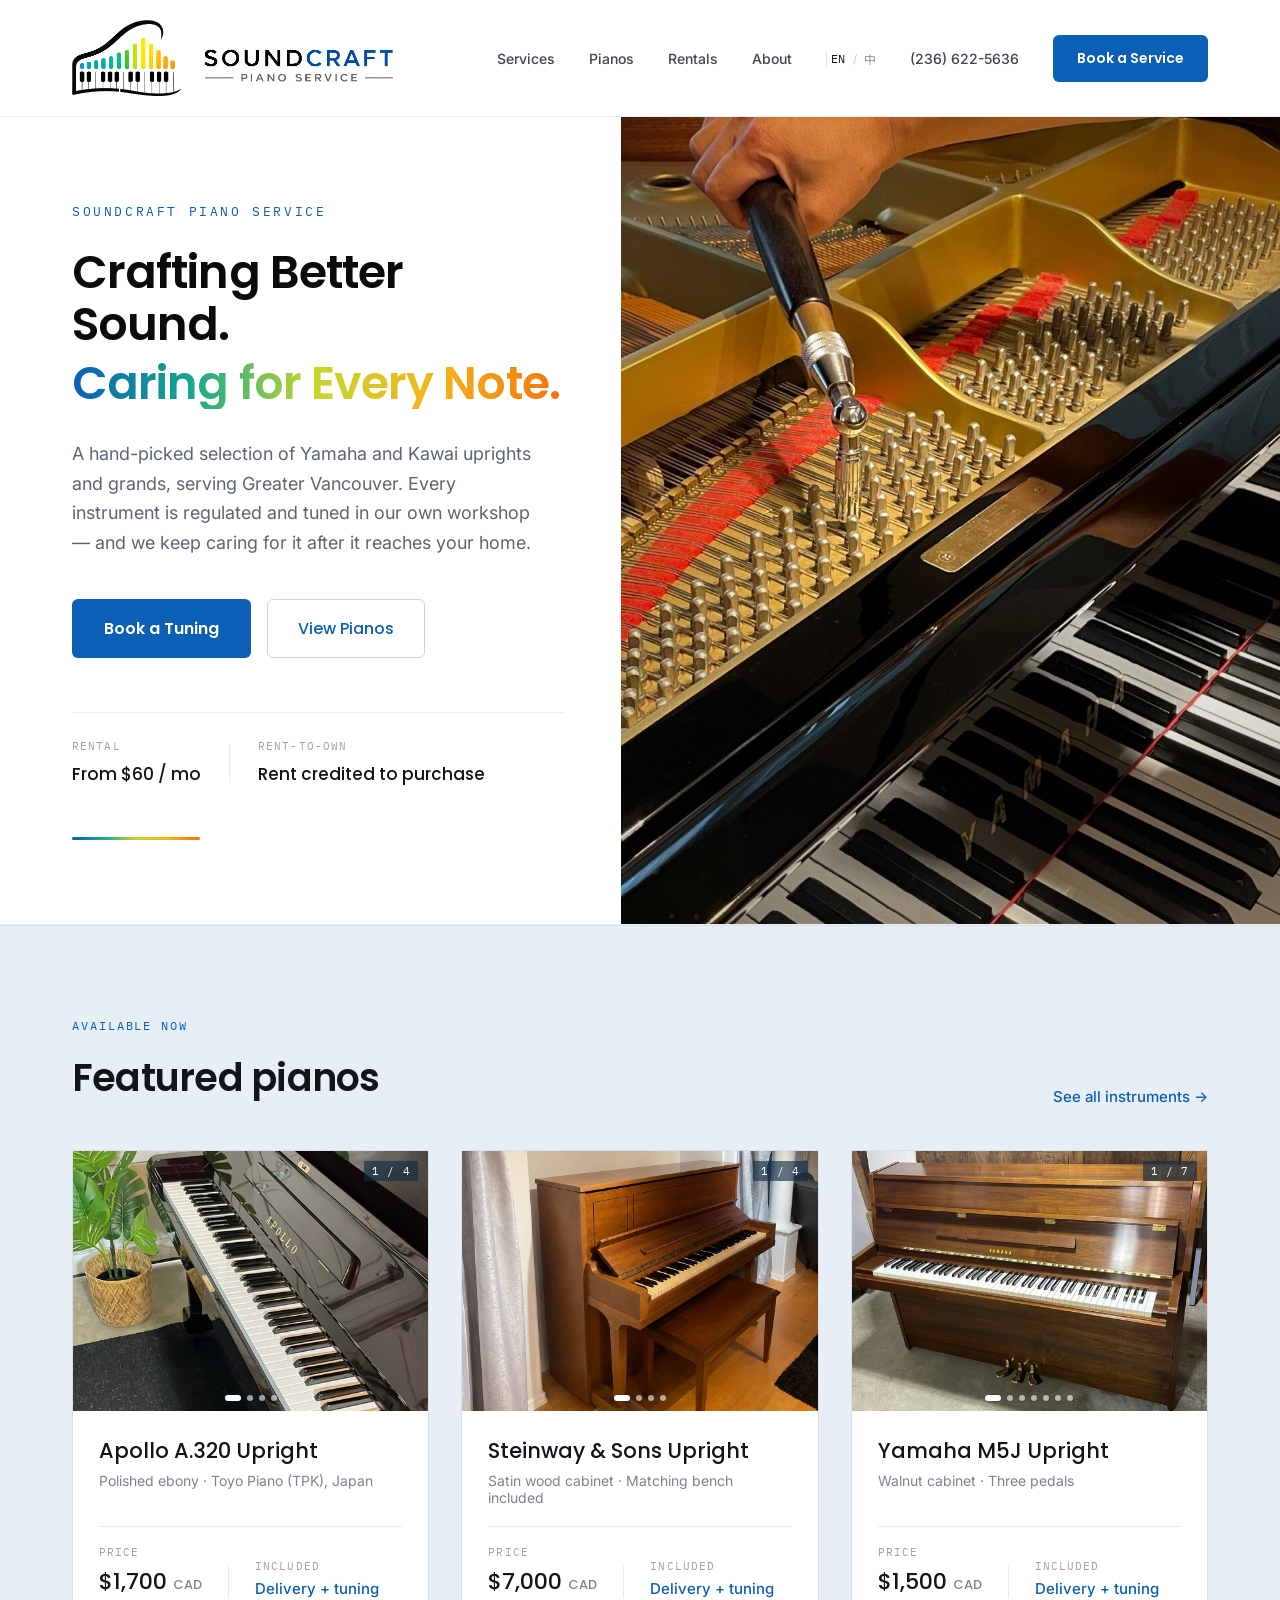
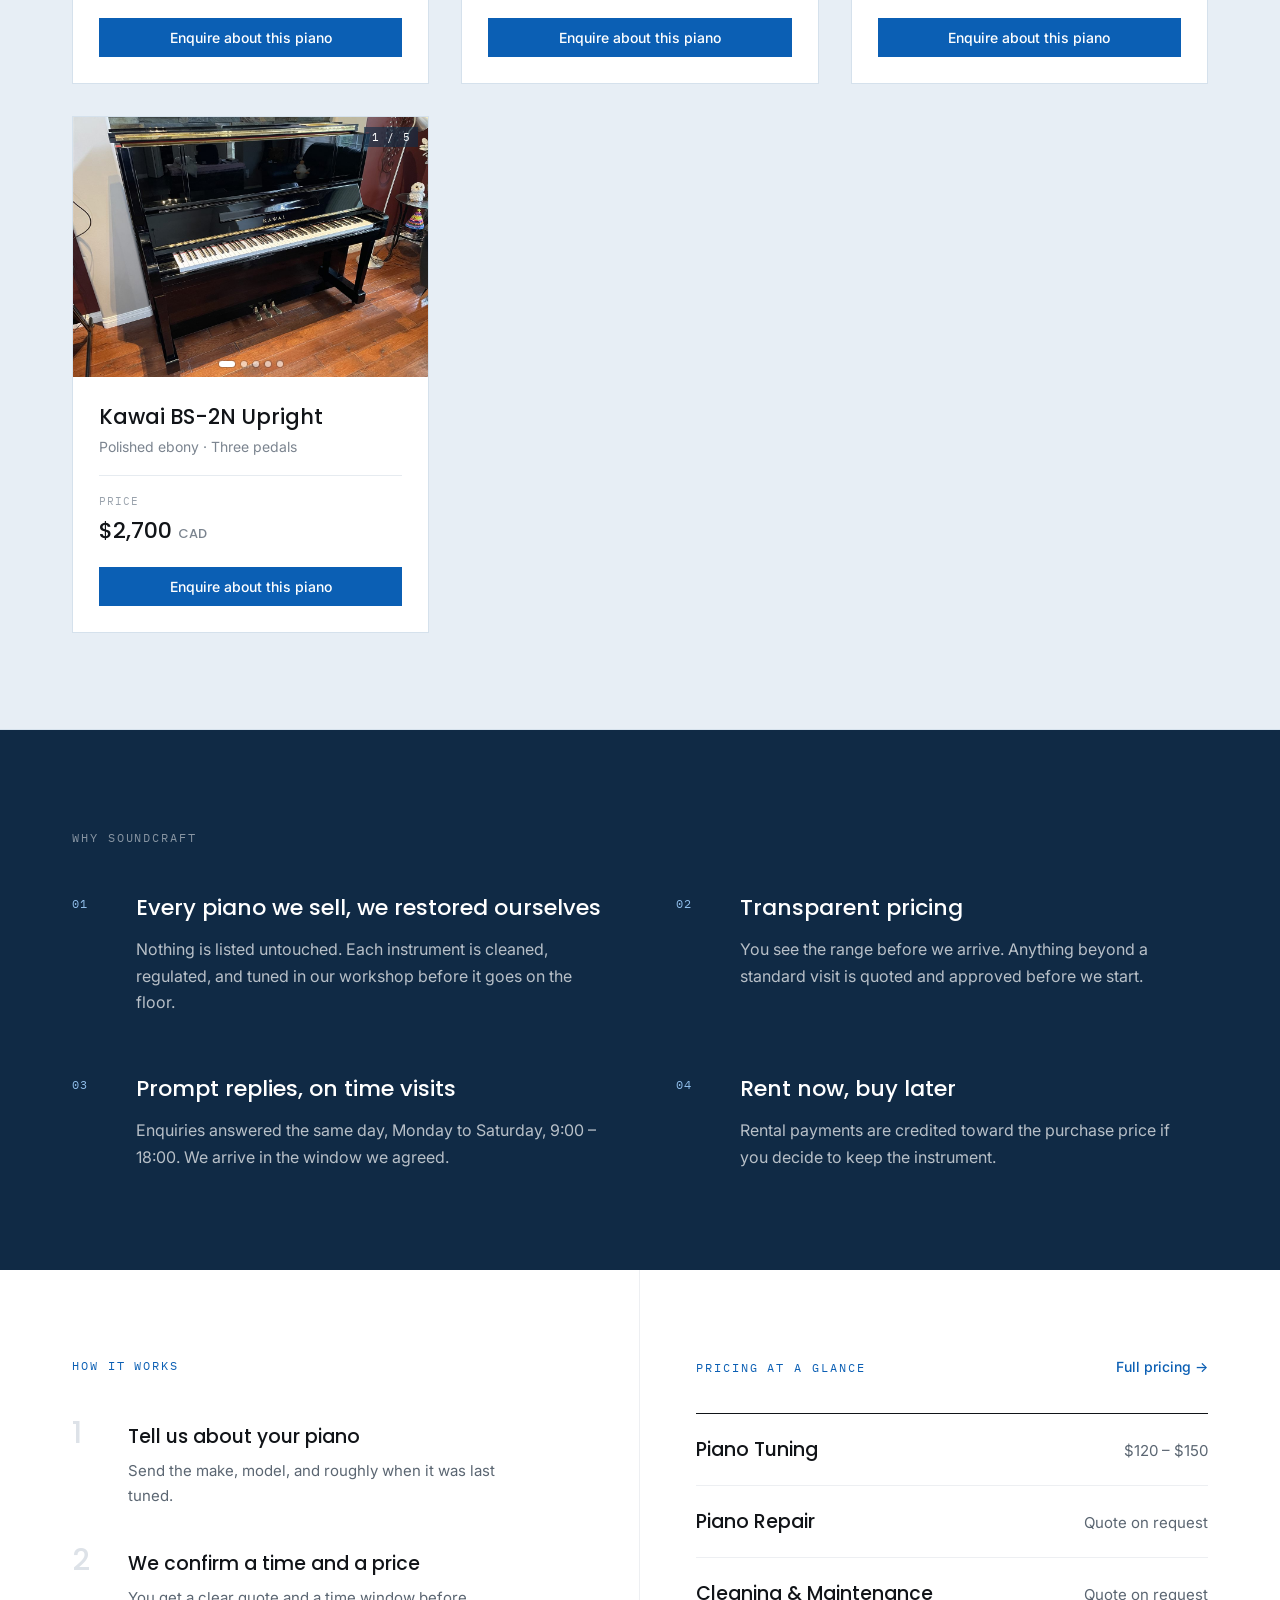
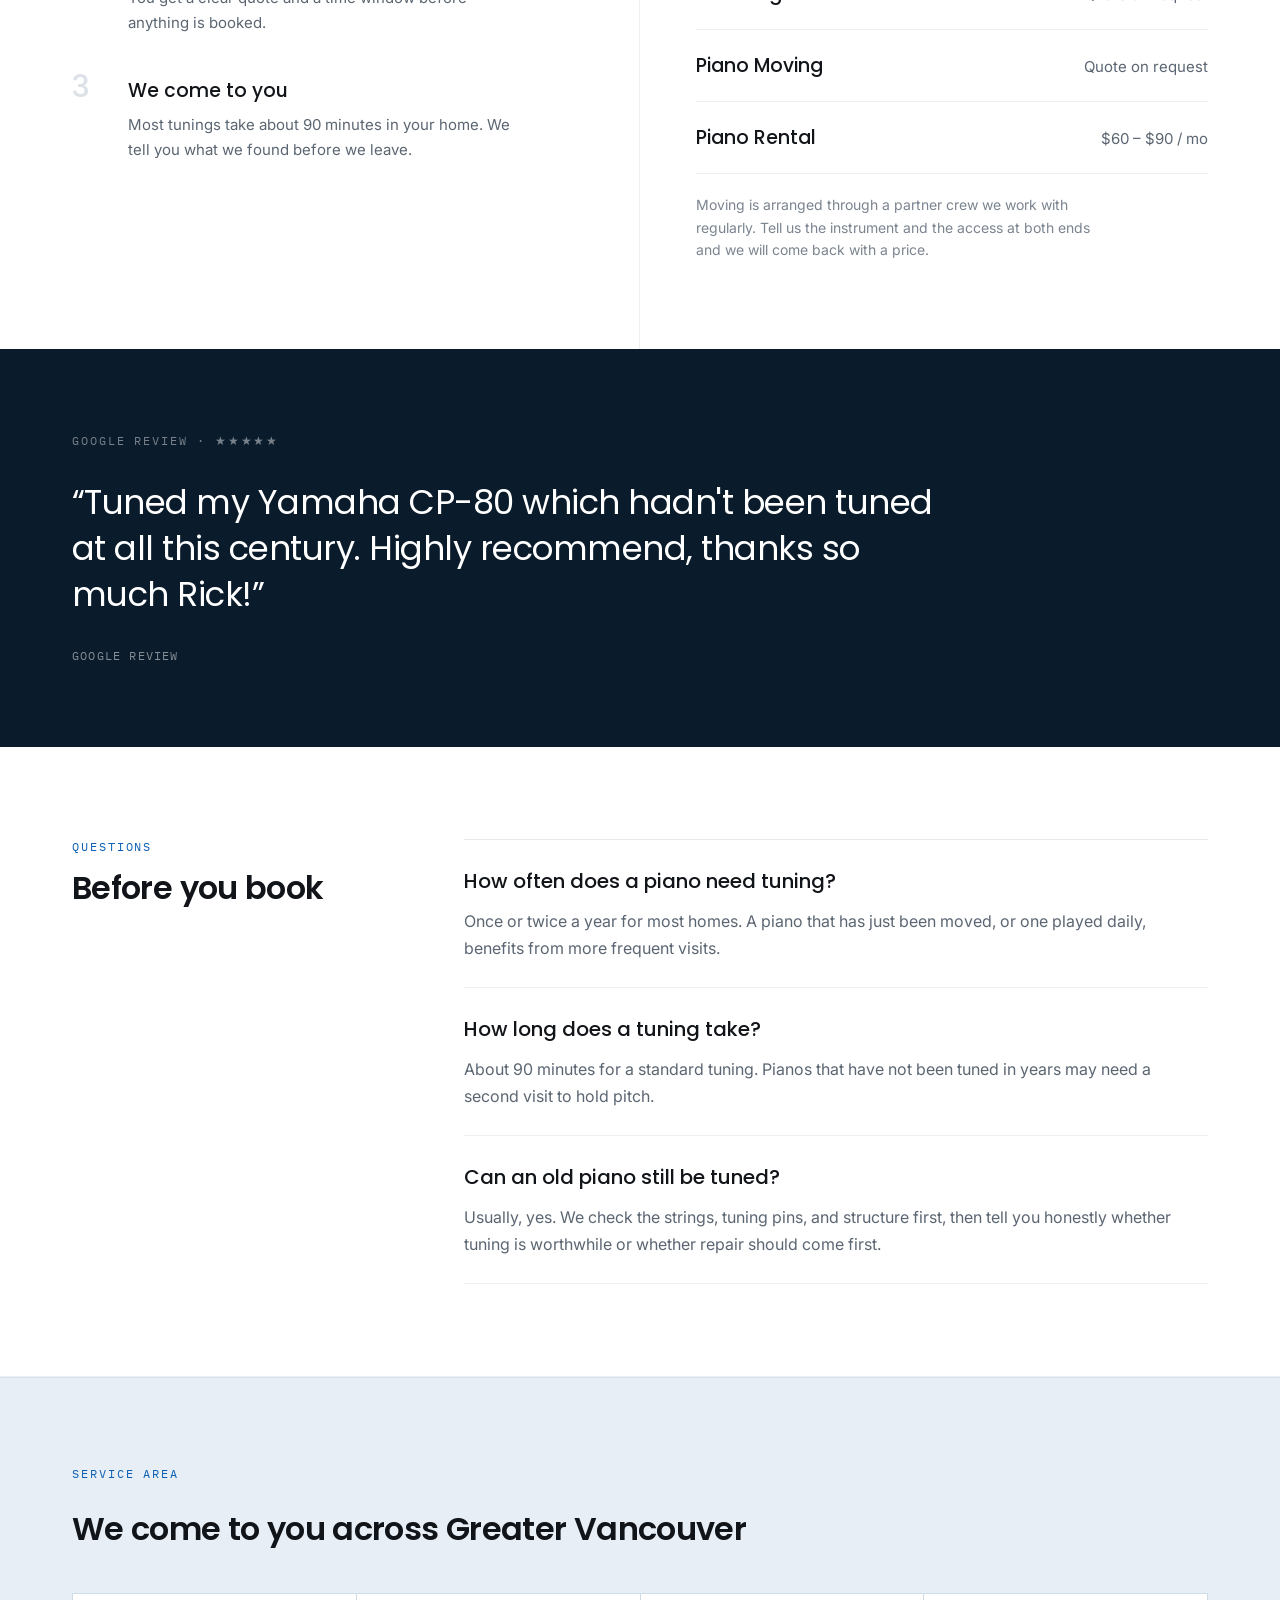
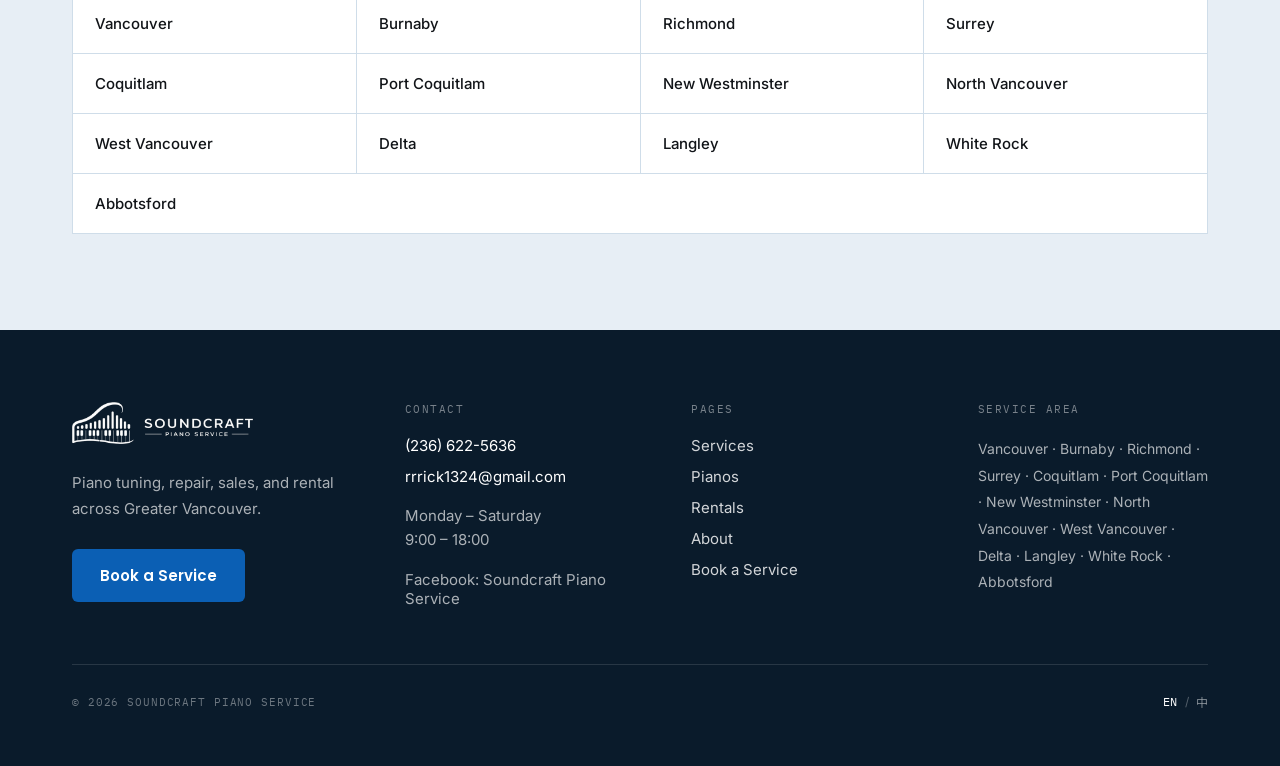
==== commit 38ffb2e1: "服務地區新增 Abbotsford 四處城市清單同步更新：首頁服務地區表格、預約頁城市下拉 （排在 White Rock 之後、Other 之前）、三個頁面的頁尾清單。 中文譯名用「阿波斯福」。  服" ====
--- a/index.html
+++ b/index.html
@@ -32,7 +32,7 @@
 .hv22:hover { color: #FFFFFF !important; }
 .hv23:hover { color: #FFFFFF !important; }
 </style>
-<link rel="stylesheet" href="site.css?v=9">
+<link rel="stylesheet" href="site.css?v=13">
 <meta charset="utf-8">
 <meta name="viewport" content="width=device-width, initial-scale=1">
 <title>Soundcraft Piano Service — Piano Tuning, Repair &amp; Sales in Greater Vancouver</title>
@@ -371,6 +371,7 @@
       <div style="background: #FFFFFF; padding: 20px 22px; font-size: 15px; font-weight: 500">Delta</div>
       <div style="background: #FFFFFF; padding: 20px 22px; font-size: 15px; font-weight: 500">Langley</div>
       <div style="background: #FFFFFF; padding: 20px 22px; font-size: 15px; font-weight: 500">White Rock</div>
+      <div style="background: #FFFFFF; padding: 20px 22px; font-size: 15px; font-weight: 500">Abbotsford</div>
     </div>
   </div>
 
@@ -402,7 +403,7 @@
       </div>
       <div>
         <div style="font-family: 'IBM Plex Mono', monospace; font-size: 11px; color: rgba(255,255,255,.45); letter-spacing: .14em; margin-bottom: 20px">SERVICE AREA</div>
-        <div style="font-size: 14px; line-height: 1.9; color: rgba(255,255,255,.66)">Vancouver · Burnaby · Richmond · Surrey · Coquitlam · Port Coquitlam · New Westminster · North Vancouver · West Vancouver · Delta · Langley · White Rock</div>
+        <div style="font-size: 14px; line-height: 1.9; color: rgba(255,255,255,.66)">Vancouver · Burnaby · Richmond · Surrey · Coquitlam · Port Coquitlam · New Westminster · North Vancouver · West Vancouver · Delta · Langley · White Rock · Abbotsford</div>
       </div>
     </div>
     <div class="foot-bottom" style="display: flex; align-items: center; justify-content: space-between; padding-top: 28px">
@@ -418,6 +419,6 @@
 </div>
 
 <script src="inventory.js?v=2"></script>
-<script src="i18n.js?v=8"></script>
+<script src="i18n.js?v=13"></script>
 </body>
 </html>
--- a/site.css
+++ b/site.css
@@ -162,6 +162,24 @@
   display: block;
 }
 
+/* ── 必填欄位：淺色底 ──
+   欄位標籤旁的 * 太小，掃過去容易漏。改成整格上淺色底，一眼就看得出
+   哪幾格非填不可，空白的選填欄位則維持純白。
+   聚焦時轉回白色，讓「正在填的那一格」反而是最亮的。
+   版面的底色寫在 inline style 裡，所以這裡需要 !important。
+   只改 background-color，不能用 background 簡寫 —— select 的下拉箭頭
+   是 background-image，用簡寫會把箭頭一起蓋掉。 */
+.bk-layout input[required],
+.bk-layout select[required],
+.bk-layout textarea[required] {
+  background-color: #F1F5F9 !important;
+}
+.bk-layout input[required]:focus,
+.bk-layout select[required]:focus,
+.bk-layout textarea[required]:focus {
+  background-color: #FFFFFF !important;
+}
+
 /* ── 預約頁：到府時段選擇 ── */
 .slot-group { display: flex; flex-wrap: wrap; gap: 10px; margin-top: 12px; }
 .slot { flex: 1 1 150px; margin: 0; }
@@ -178,3 +196,21 @@
 .slot input:checked + .slot-box .slot-time { color: #0B5FB4; }
 .slot input:focus-visible + .slot-box { outline: 2px solid #0B5FB4; outline-offset: 2px; }
 @media (max-width: 560px) { .slot { flex: 1 1 100%; } }
+
+/* 已排滿或休假的時段。用刪除線 + 灰階，一眼看得出不是可以選的東西，
+   不能只靠淡化 —— 淡化在陽光下的手機螢幕上幾乎看不出來。 */
+.slot--off .slot-box {
+  background: #F4F6F8; border-color: #E3E8ED; cursor: not-allowed;
+}
+.slot--off .slot-name { color: #A6AFB9; text-decoration: line-through; }
+.slot--off .slot-time { color: #B8C0C9; text-decoration: line-through; }
+.slot--off:hover .slot-box { border-color: #E3E8ED; }
+
+/* 服務地區表格：城市數不是欄數的倍數時，最後一列會露出一塊底色空格。
+   只有在最後一格「獨自佔一列」時才讓它補滿整列 —— 用 nth-child 判斷，
+   欄數在不同斷點會變，所以每個斷點各寫一條。 */
+.cities > div:last-child:nth-child(4n+1) { grid-column: span 4; }
+@media (max-width: 820px) {
+  .cities > div:last-child:nth-child(4n+1) { grid-column: auto; }
+  .cities > div:last-child:nth-child(2n+1) { grid-column: span 2; }
+}
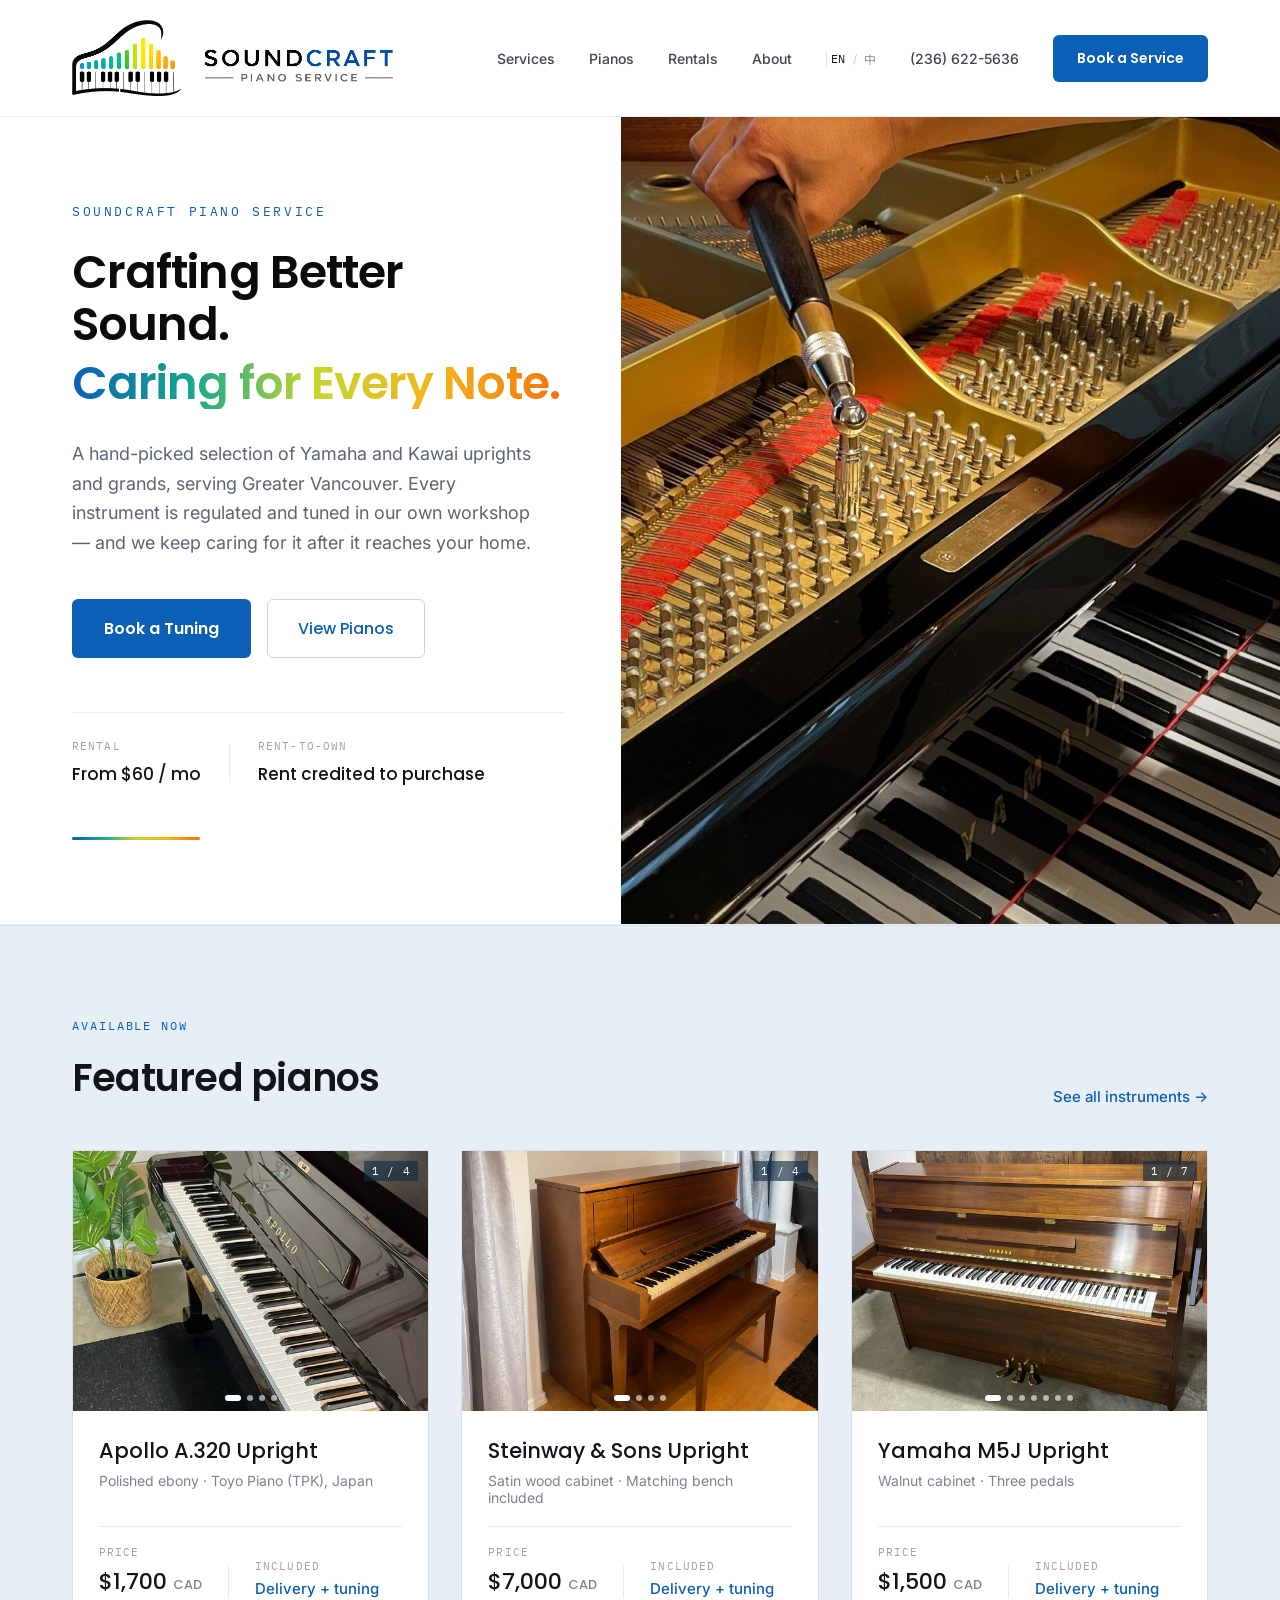
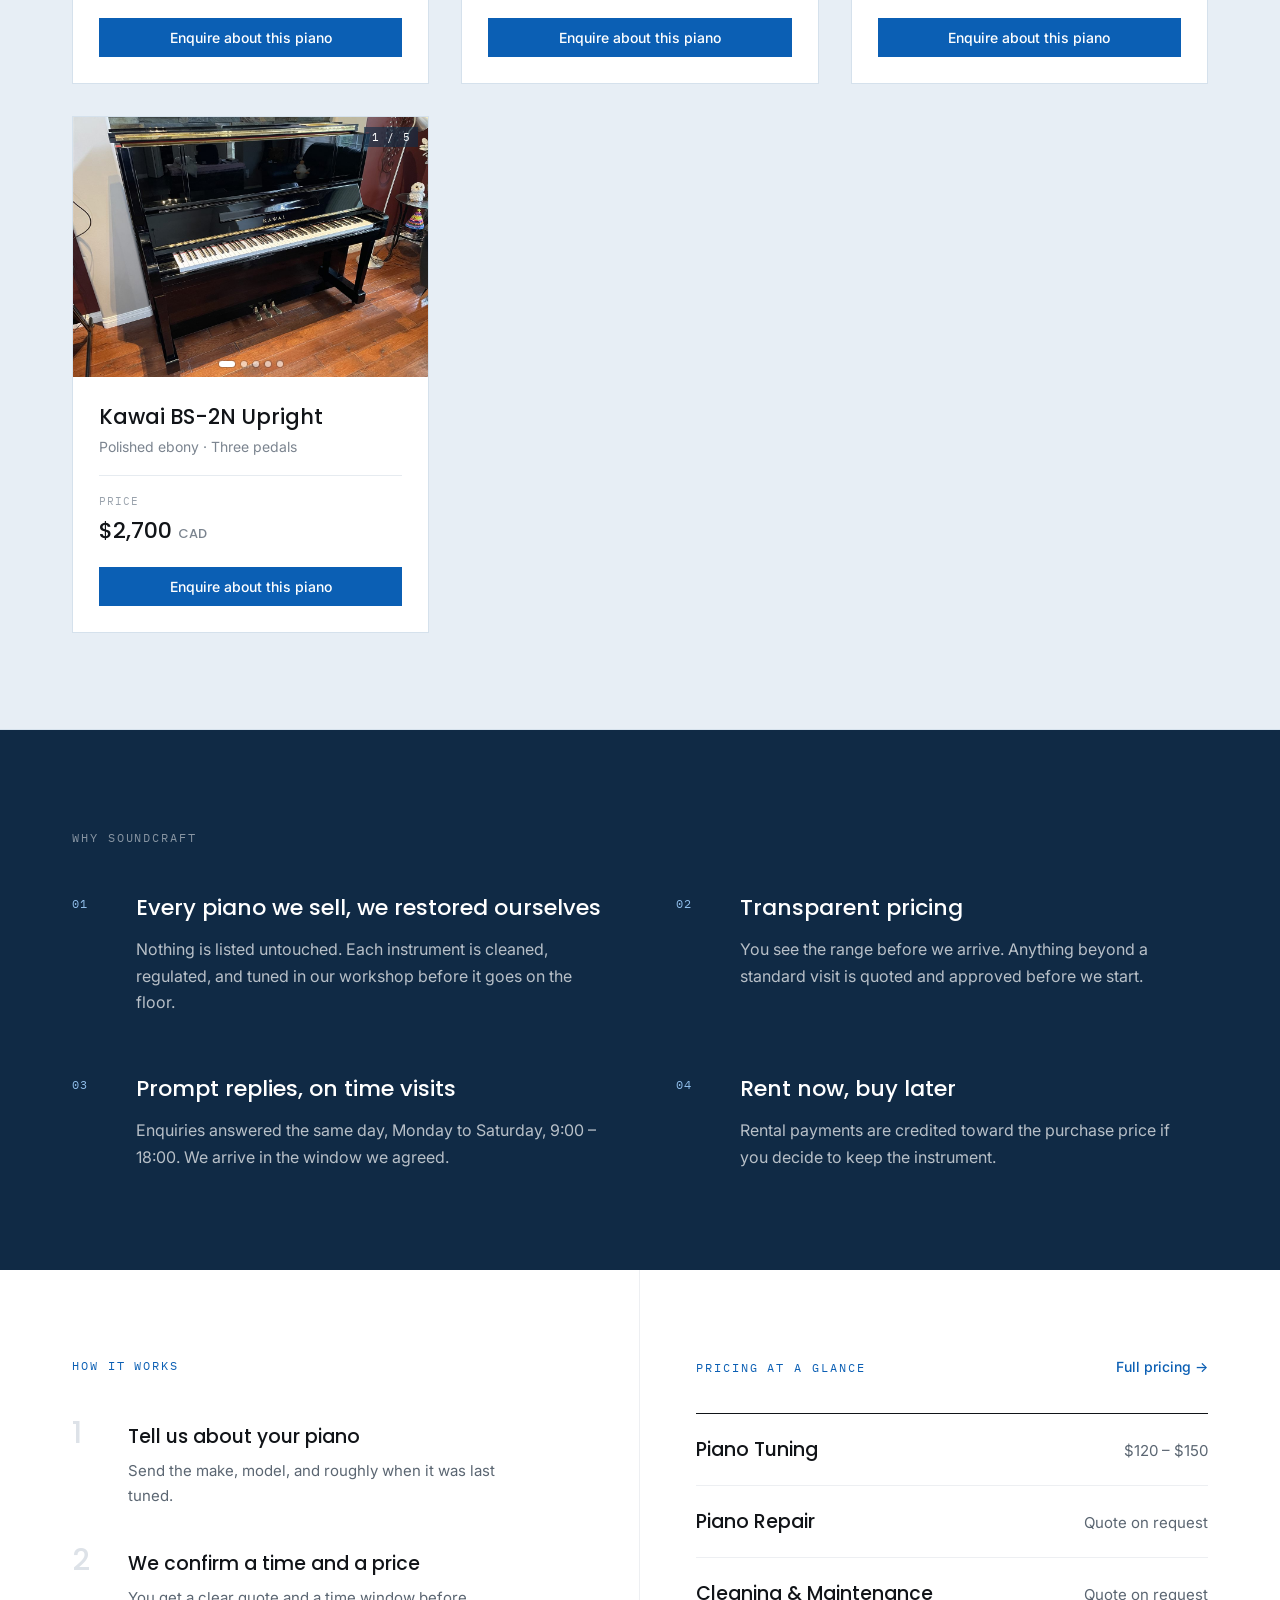
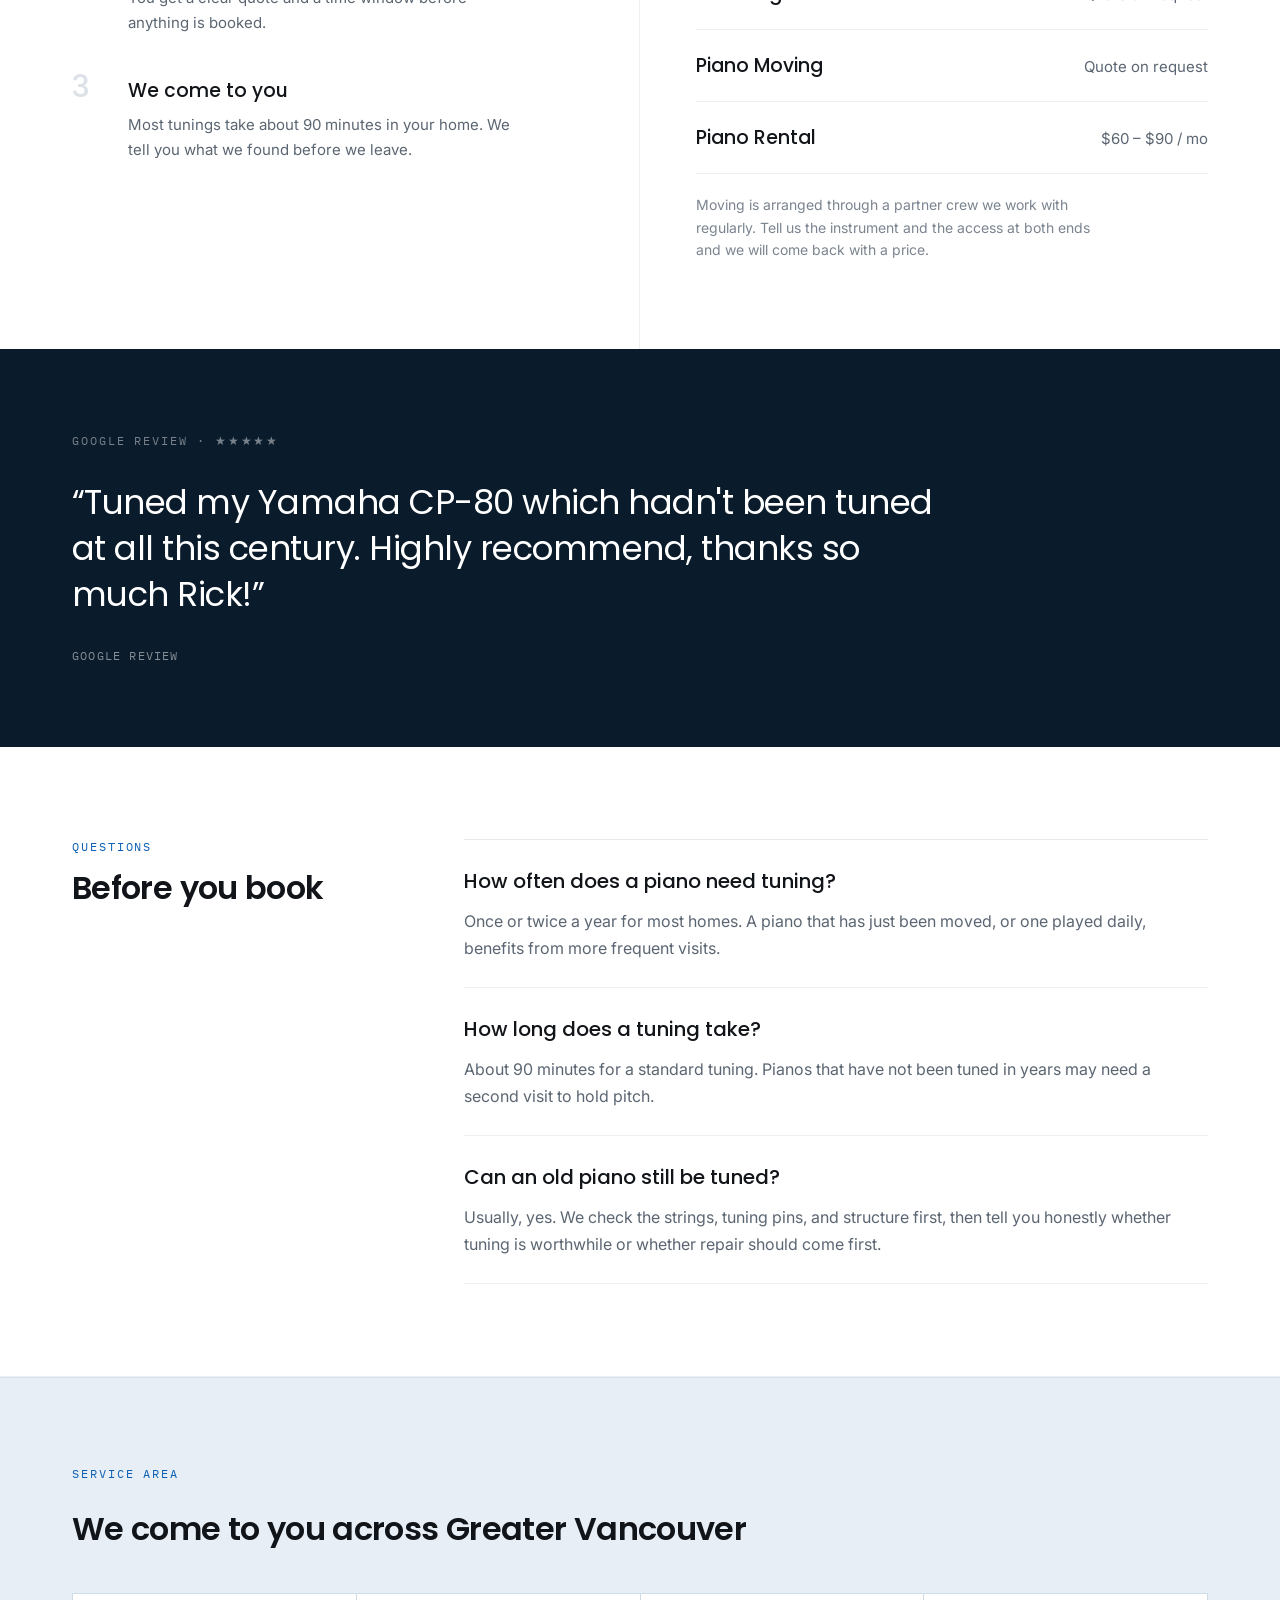
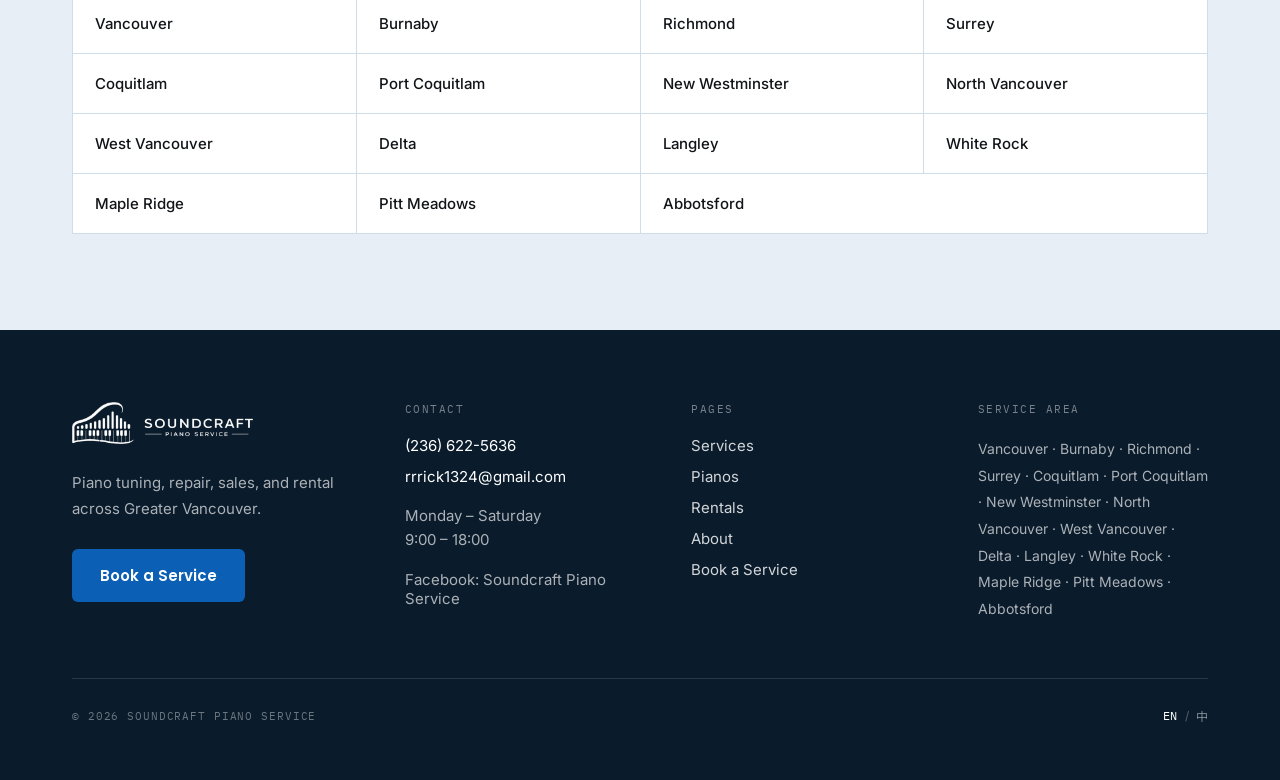
==== commit 24258a60: "服務地區新增 Maple Ridge 與 Pitt Meadows 四處城市清單同步更新：首頁服務地區表格、預約頁城市下拉、 三個頁面的頁尾清單。兩者排在 White Rock 之後、Abbotsfo" ====
--- a/index.html
+++ b/index.html
@@ -32,7 +32,7 @@
 .hv22:hover { color: #FFFFFF !important; }
 .hv23:hover { color: #FFFFFF !important; }
 </style>
-<link rel="stylesheet" href="site.css?v=13">
+<link rel="stylesheet" href="site.css?v=14">
 <meta charset="utf-8">
 <meta name="viewport" content="width=device-width, initial-scale=1">
 <title>Soundcraft Piano Service — Piano Tuning, Repair &amp; Sales in Greater Vancouver</title>
@@ -371,6 +371,8 @@
       <div style="background: #FFFFFF; padding: 20px 22px; font-size: 15px; font-weight: 500">Delta</div>
       <div style="background: #FFFFFF; padding: 20px 22px; font-size: 15px; font-weight: 500">Langley</div>
       <div style="background: #FFFFFF; padding: 20px 22px; font-size: 15px; font-weight: 500">White Rock</div>
+      <div style="background: #FFFFFF; padding: 20px 22px; font-size: 15px; font-weight: 500">Maple Ridge</div>
+      <div style="background: #FFFFFF; padding: 20px 22px; font-size: 15px; font-weight: 500">Pitt Meadows</div>
       <div style="background: #FFFFFF; padding: 20px 22px; font-size: 15px; font-weight: 500">Abbotsford</div>
     </div>
   </div>
@@ -403,7 +405,7 @@
       </div>
       <div>
         <div style="font-family: 'IBM Plex Mono', monospace; font-size: 11px; color: rgba(255,255,255,.45); letter-spacing: .14em; margin-bottom: 20px">SERVICE AREA</div>
-        <div style="font-size: 14px; line-height: 1.9; color: rgba(255,255,255,.66)">Vancouver · Burnaby · Richmond · Surrey · Coquitlam · Port Coquitlam · New Westminster · North Vancouver · West Vancouver · Delta · Langley · White Rock · Abbotsford</div>
+        <div style="font-size: 14px; line-height: 1.9; color: rgba(255,255,255,.66)">Vancouver · Burnaby · Richmond · Surrey · Coquitlam · Port Coquitlam · New Westminster · North Vancouver · West Vancouver · Delta · Langley · White Rock · Maple Ridge · Pitt Meadows · Abbotsford</div>
       </div>
     </div>
     <div class="foot-bottom" style="display: flex; align-items: center; justify-content: space-between; padding-top: 28px">
@@ -419,6 +421,6 @@
 </div>
 
 <script src="inventory.js?v=2"></script>
-<script src="i18n.js?v=13"></script>
+<script src="i18n.js?v=14"></script>
 </body>
 </html>
--- a/site.css
+++ b/site.css
@@ -206,11 +206,15 @@
 .slot--off .slot-time { color: #B8C0C9; text-decoration: line-through; }
 .slot--off:hover .slot-box { border-color: #E3E8ED; }
 
-/* 服務地區表格：城市數不是欄數的倍數時，最後一列會露出一塊底色空格。
-   只有在最後一格「獨自佔一列」時才讓它補滿整列 —— 用 nth-child 判斷，
-   欄數在不同斷點會變，所以每個斷點各寫一條。 */
+/* 服務地區表格：城市數不是欄數的倍數時，最後一列右邊會露出底色空格。
+   讓最後一格往右延伸補滿該列 —— 依它落在第幾欄決定要跨幾欄。
+   欄數在不同斷點會變，所以每個斷點各寫一組。 */
 .cities > div:last-child:nth-child(4n+1) { grid-column: span 4; }
+.cities > div:last-child:nth-child(4n+2) { grid-column: span 3; }
+.cities > div:last-child:nth-child(4n+3) { grid-column: span 2; }
 @media (max-width: 820px) {
-  .cities > div:last-child:nth-child(4n+1) { grid-column: auto; }
+  .cities > div:last-child:nth-child(4n+1),
+  .cities > div:last-child:nth-child(4n+2),
+  .cities > div:last-child:nth-child(4n+3) { grid-column: auto; }
   .cities > div:last-child:nth-child(2n+1) { grid-column: span 2; }
 }
